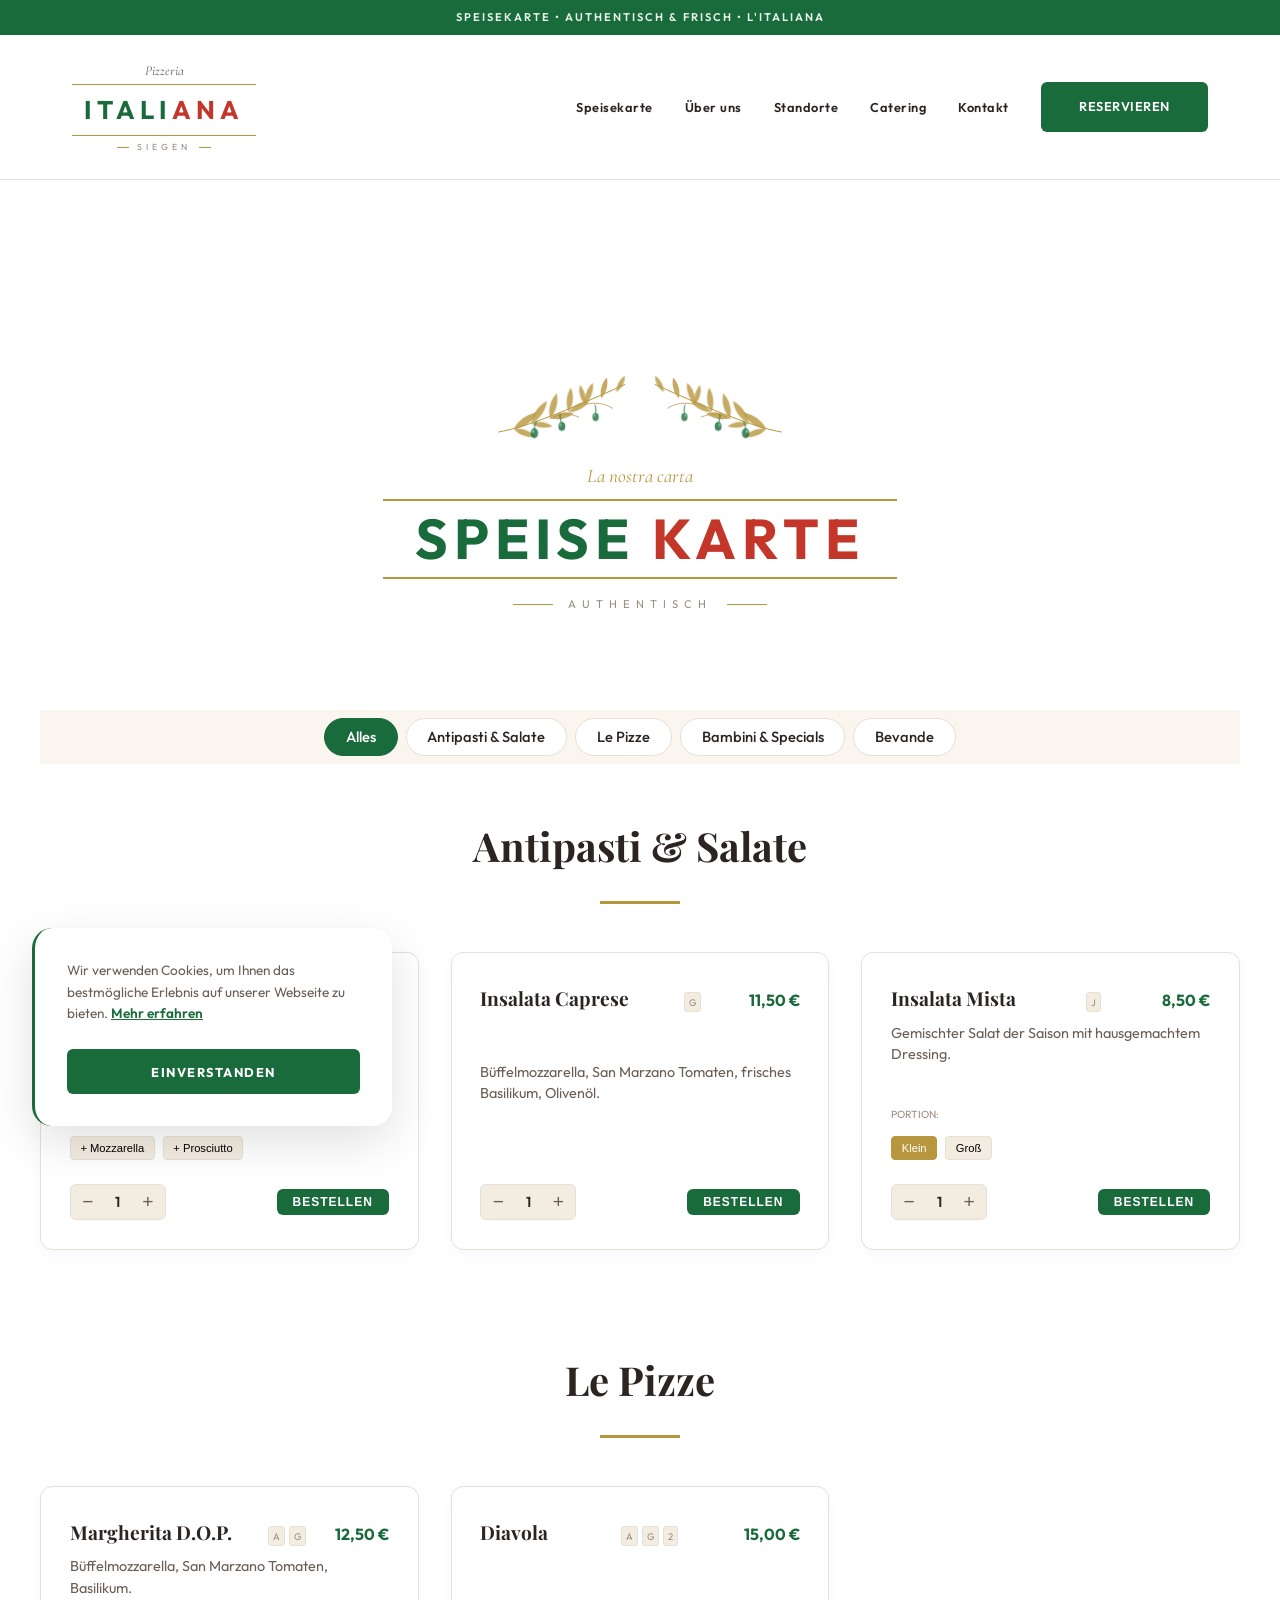
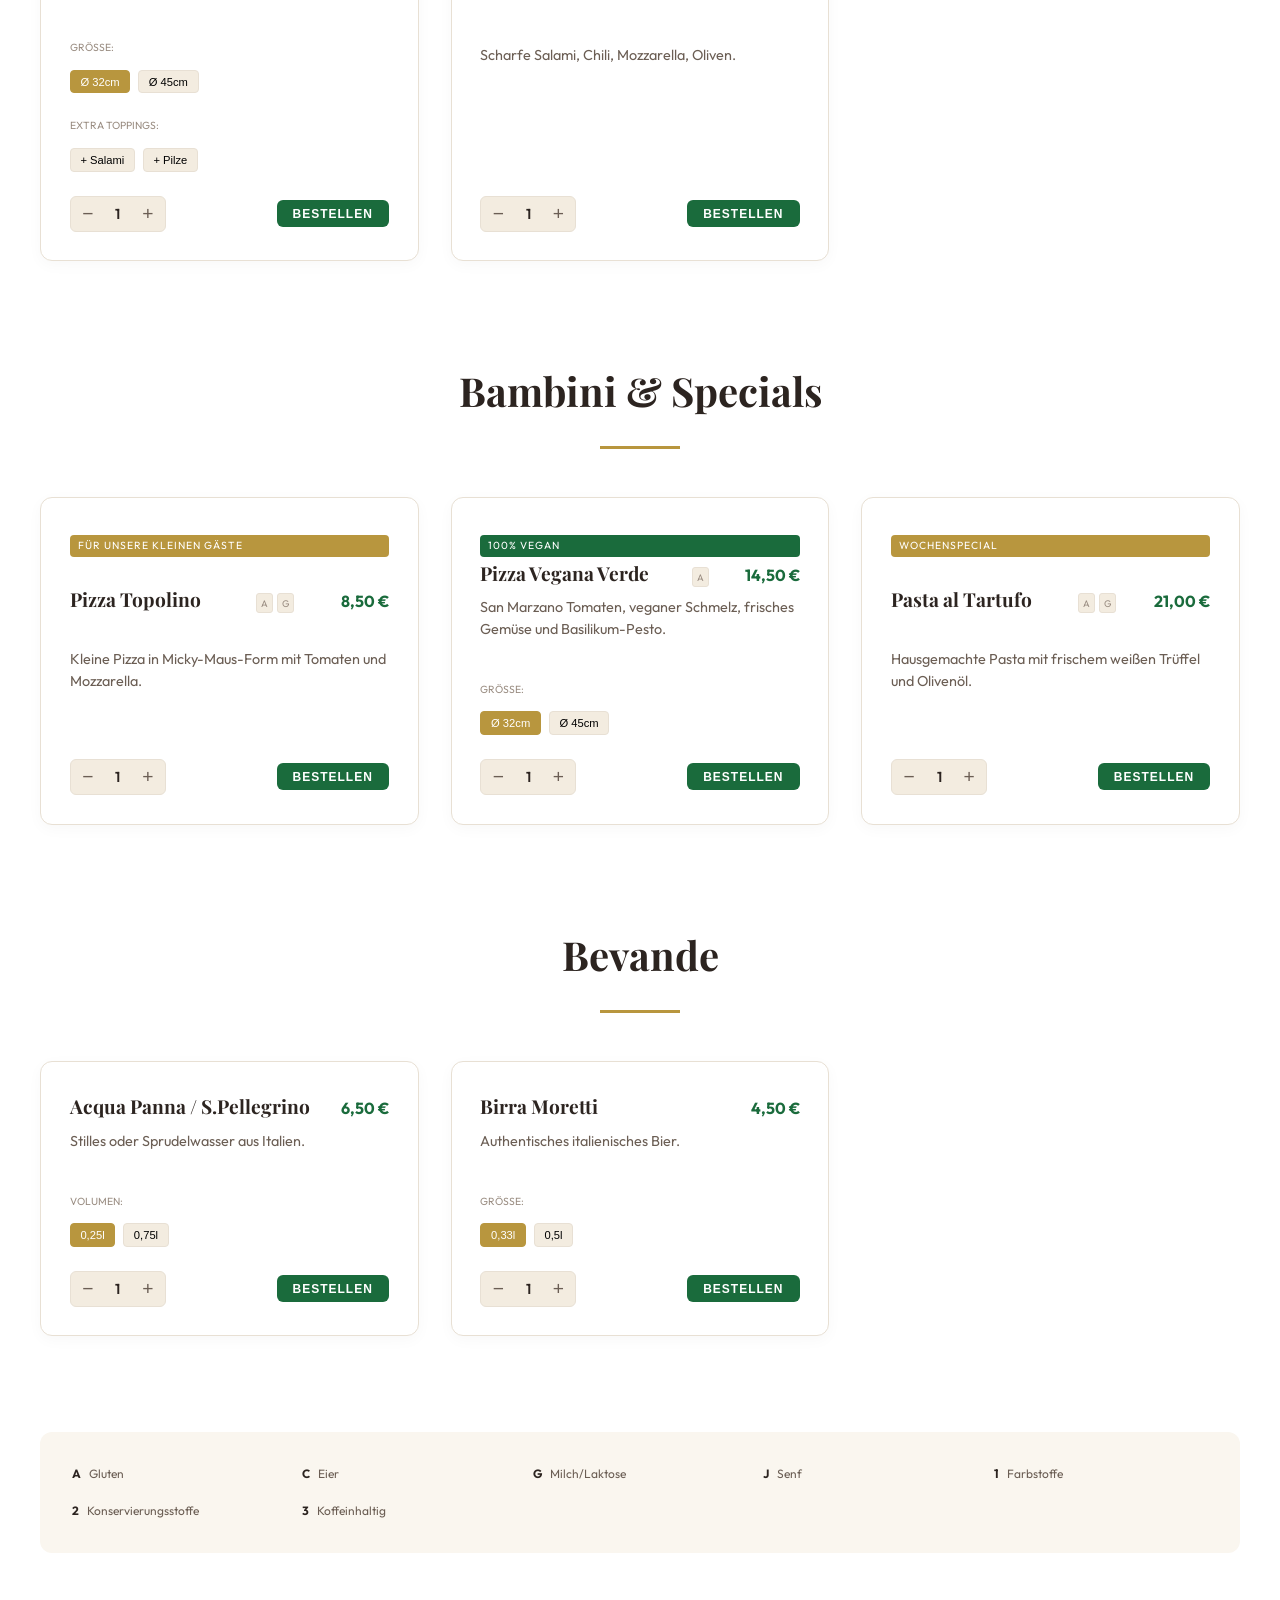
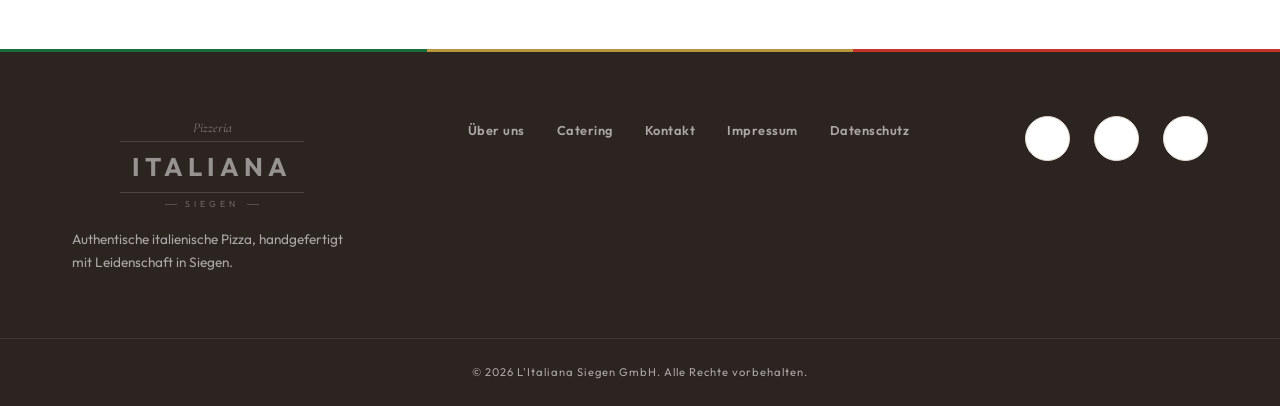
==== menu.html @ 694103bd "feat: pizzeria site - full content expansion (menu filters, timeline, catering packages, kontakt car" ====
<!DOCTYPE html>
<html lang="de">
<head>
    <meta charset="UTF-8">
    <meta name="viewport" content="width=device-width, initial-scale=1.0">
    <title>Speisekarte | L'Italiana • Authentische Italienische Küche</title>
    <link rel="stylesheet" href="style.css">
    <link href="https://fonts.googleapis.com/css2?family=Cormorant+Garamond:ital,wght@0,600;1,600&family=Outfit:wght@300;400;600;700&family=Playfair+Display:ital,wght@0,400;0,700;1,400&display=swap" rel="stylesheet">
</head>
<body>
    <div class="top-notice">SPEISEKARTE • AUTHENTISCH & FRISCH • L'ITALIANA</div>

    <header>
        <div class="container nav-wrapper">
            <a href="index.html" class="brand-logo">
                <div class="logo-top">Pizzeria</div>
                <div class="logo-main"><span class="g">ITALI</span><span class="r">ANA</span></div>
                <div class="logo-bottom"><span></span>Siegen<span></span></div>
            </a>

            <button class="menu-toggle" id="menu-toggle" aria-label="Menü öffnen">
                <span></span><span></span><span></span>
            </button>

            <ul class="main-nav" id="main-nav">
                <li><a href="menu.html" class="active">Speisekarte</a></li>
                <li><a href="uber-uns.html">Über uns</a></li>
                <li><a href="standorte.html">Standorte</a></li>
                <li><a href="catering.html">Catering</a></li>
                <li><a href="kontakt.html">Kontakt</a></li>
                <li><a href="kontakt.html" class="btn-primary">Reservieren</a></li>
            </ul>
        </div>
    </header>

    <main class="tile-pattern">
        <section class="container" style="padding: 6rem 0;">
            <div class="page-header">
                <!-- Premium Artistic Olive Branch SVG -->
                <svg class="olive-premium-svg" viewBox="0 0 480 110" xmlns="http://www.w3.org/2000/svg" style="width: 300px; margin-bottom: 1.25rem;">
                    <!-- Left branch -->

                        <g class="olive-branch-half">
                            <path class="stem" d="M14,96 C58,88 118,64 216,20" stroke="var(--gold)" stroke-width="1.6" fill="none" stroke-linecap="round" />
                            <path class="stem" d="M96,74 C112,66 128,66 142,72" stroke="var(--gold)" stroke-width="1.2" fill="none" stroke-linecap="round" />
                            <path class="stem" d="M152,52 C168,48 184,50 196,58" stroke="var(--gold)" stroke-width="1.2" fill="none" stroke-linecap="round" />
                            <path class="leaf" d="M38.0,91.0 C56.4,89.1 69.9,76.4 75.7,64.6 C62.6,66.1 46.0,74.4 38.0,91.0 Z" />
                            <path class="leaf" style="animation-delay: 0.15s" d="M38.0,91.0 C47.6,102.2 62.2,105.2 72.6,103.6 C65.7,95.7 52.6,88.6 38.0,91.0 Z" />
                            <path class="leaf" style="animation-delay: 0.3s" d="M66.0,82.0 C81.8,74.4 89.7,58.6 91.1,46.2 C79.9,51.7 67.8,64.6 66.0,82.0 Z" />
                            <path class="leaf" style="animation-delay: 0.45s" d="M66.0,82.0 C77.0,90.4 91.0,90.3 100.2,86.8 C92.3,80.9 78.9,77.0 66.0,82.0 Z" />
                            <path class="leaf" style="animation-delay: 0.6s" d="M96.0,74.0 C107.6,62.1 109.5,45.5 106.7,34.0 C98.6,42.5 91.9,57.9 96.0,74.0 Z" />
                            <path class="leaf" style="animation-delay: 0.75s" d="M96.0,74.0 C111.0,78.6 125.8,73.1 134.2,65.9 C123.6,62.7 107.8,63.7 96.0,74.0 Z" />
                            <path class="leaf" style="animation-delay: 0.9s" d="M126.0,64.0 C134.8,51.0 133.9,35.3 129.4,25.0 C123.2,34.3 119.6,49.7 126.0,64.0 Z" />
                            <path class="leaf" style="animation-delay: 1.05s" d="M126.0,64.0 C140.8,64.3 152.7,55.5 158.5,46.7 C148.0,46.6 134.0,51.6 126.0,64.0 Z" />
                            <path class="leaf" style="animation-delay: 1.2s" d="M152.0,52.0 C163.2,42.4 166.2,27.8 164.6,17.4 C156.7,24.3 149.6,37.4 152.0,52.0 Z" />
                            <path class="leaf" style="animation-delay: 1.35s" d="M152.0,52.0 C155.2,39.5 150.0,27.5 143.7,20.9 C141.5,29.8 143.0,42.7 152.0,52.0 Z" />
                            <path class="leaf" style="animation-delay: 1.5s" d="M178.0,42.0 C187.6,32.1 189.3,18.2 186.9,8.7 C180.1,15.8 174.6,28.6 178.0,42.0 Z" />
                            <path class="leaf" style="animation-delay: 1.65s" d="M202.0,32.0 C212.1,25.5 216.1,14.1 216.0,5.6 C208.9,10.3 201.7,20.0 202.0,32.0 Z" />
                            <path class="stem" d="M74,79 C72,84 71,88 71,91" stroke="var(--green)" stroke-width="1.3" fill="none" stroke-linecap="round" style="animation-delay: 1.7s" />
                            <ellipse class="olive-fruit" style="animation-delay: 1.8s" cx="71" cy="98" rx="6" ry="8" />
                            <ellipse class="olive-highlight" style="animation-delay: 1.8s" cx="69" cy="95" rx="1.8" ry="2.6" />
                            <path class="stem" d="M112,68 C112,73 113,77 114,80" stroke="var(--green)" stroke-width="1.3" fill="none" stroke-linecap="round" style="animation-delay: 1.9s" />
                            <ellipse class="olive-fruit" style="animation-delay: 2s" cx="115" cy="87" rx="5.5" ry="7.2" />
                            <ellipse class="olive-highlight" style="animation-delay: 2s" cx="113" cy="84.5" rx="1.6" ry="2.3" />
                            <path class="stem" d="M168,53 C170,58 170,62 169,65" stroke="var(--green)" stroke-width="1.3" fill="none" stroke-linecap="round" style="animation-delay: 2.1s" />
                            <ellipse class="olive-fruit" style="animation-delay: 2.2s" cx="169" cy="72" rx="5" ry="6.6" />
                            <ellipse class="olive-highlight" style="animation-delay: 2.2s" cx="167.5" cy="69.8" rx="1.5" ry="2.1" />
                        </g>
                    <!-- Right branch: mirrored, tips meet at center -->
                    <g transform="translate(480,0) scale(-1,1)">
                        <g class="olive-branch-half">
                            <path class="stem" d="M14,96 C58,88 118,64 216,20" stroke="var(--gold)" stroke-width="1.6" fill="none" stroke-linecap="round" />
                            <path class="stem" d="M96,74 C112,66 128,66 142,72" stroke="var(--gold)" stroke-width="1.2" fill="none" stroke-linecap="round" />
                            <path class="stem" d="M152,52 C168,48 184,50 196,58" stroke="var(--gold)" stroke-width="1.2" fill="none" stroke-linecap="round" />
                            <path class="leaf" d="M38.0,91.0 C56.4,89.1 69.9,76.4 75.7,64.6 C62.6,66.1 46.0,74.4 38.0,91.0 Z" />
                            <path class="leaf" style="animation-delay: 0.15s" d="M38.0,91.0 C47.6,102.2 62.2,105.2 72.6,103.6 C65.7,95.7 52.6,88.6 38.0,91.0 Z" />
                            <path class="leaf" style="animation-delay: 0.3s" d="M66.0,82.0 C81.8,74.4 89.7,58.6 91.1,46.2 C79.9,51.7 67.8,64.6 66.0,82.0 Z" />
                            <path class="leaf" style="animation-delay: 0.45s" d="M66.0,82.0 C77.0,90.4 91.0,90.3 100.2,86.8 C92.3,80.9 78.9,77.0 66.0,82.0 Z" />
                            <path class="leaf" style="animation-delay: 0.6s" d="M96.0,74.0 C107.6,62.1 109.5,45.5 106.7,34.0 C98.6,42.5 91.9,57.9 96.0,74.0 Z" />
                            <path class="leaf" style="animation-delay: 0.75s" d="M96.0,74.0 C111.0,78.6 125.8,73.1 134.2,65.9 C123.6,62.7 107.8,63.7 96.0,74.0 Z" />
                            <path class="leaf" style="animation-delay: 0.9s" d="M126.0,64.0 C134.8,51.0 133.9,35.3 129.4,25.0 C123.2,34.3 119.6,49.7 126.0,64.0 Z" />
                            <path class="leaf" style="animation-delay: 1.05s" d="M126.0,64.0 C140.8,64.3 152.7,55.5 158.5,46.7 C148.0,46.6 134.0,51.6 126.0,64.0 Z" />
                            <path class="leaf" style="animation-delay: 1.2s" d="M152.0,52.0 C163.2,42.4 166.2,27.8 164.6,17.4 C156.7,24.3 149.6,37.4 152.0,52.0 Z" />
                            <path class="leaf" style="animation-delay: 1.35s" d="M152.0,52.0 C155.2,39.5 150.0,27.5 143.7,20.9 C141.5,29.8 143.0,42.7 152.0,52.0 Z" />
                            <path class="leaf" style="animation-delay: 1.5s" d="M178.0,42.0 C187.6,32.1 189.3,18.2 186.9,8.7 C180.1,15.8 174.6,28.6 178.0,42.0 Z" />
                            <path class="leaf" style="animation-delay: 1.65s" d="M202.0,32.0 C212.1,25.5 216.1,14.1 216.0,5.6 C208.9,10.3 201.7,20.0 202.0,32.0 Z" />
                            <path class="stem" d="M74,79 C72,84 71,88 71,91" stroke="var(--green)" stroke-width="1.3" fill="none" stroke-linecap="round" style="animation-delay: 1.7s" />
                            <ellipse class="olive-fruit" style="animation-delay: 1.8s" cx="71" cy="98" rx="6" ry="8" />
                            <ellipse class="olive-highlight" style="animation-delay: 1.8s" cx="69" cy="95" rx="1.8" ry="2.6" />
                            <path class="stem" d="M112,68 C112,73 113,77 114,80" stroke="var(--green)" stroke-width="1.3" fill="none" stroke-linecap="round" style="animation-delay: 1.9s" />
                            <ellipse class="olive-fruit" style="animation-delay: 2s" cx="115" cy="87" rx="5.5" ry="7.2" />
                            <ellipse class="olive-highlight" style="animation-delay: 2s" cx="113" cy="84.5" rx="1.6" ry="2.3" />
                            <path class="stem" d="M168,53 C170,58 170,62 169,65" stroke="var(--green)" stroke-width="1.3" fill="none" stroke-linecap="round" style="animation-delay: 2.1s" />
                            <ellipse class="olive-fruit" style="animation-delay: 2.2s" cx="169" cy="72" rx="5" ry="6.6" />
                            <ellipse class="olive-highlight" style="animation-delay: 2.2s" cx="167.5" cy="69.8" rx="1.5" ry="2.1" />
                        </g>
                        </g>
                </svg>
                <div class="page-title-brand reveal reveal-up">
                    <div class="brand-top">La nostra carta</div>
                    <h1 class="brand-main"><span class="g">Speise</span><span class="r">karte</span></h1>
                    <div class="brand-bottom"><span></span>Authentisch<span></span></div>
                </div>
            </div>

            <div class="menu-filters" id="menu-filters" role="tablist" aria-label="Speisekarte filtern">
                <button class="menu-filter-btn active" data-filter="all" role="tab" aria-selected="true">Alles</button>
                <button class="menu-filter-btn" data-filter="antipasti" role="tab" aria-selected="false">Antipasti &amp; Salate</button>
                <button class="menu-filter-btn" data-filter="pizza" role="tab" aria-selected="false">Le Pizze</button>
                <button class="menu-filter-btn" data-filter="bambini" role="tab" aria-selected="false">Bambini &amp; Specials</button>
                <button class="menu-filter-btn" data-filter="bevande" role="tab" aria-selected="false">Bevande</button>
            </div>

            <div class="menu-sections">
                <!-- Antipasti & Salate -->
                <section class="menu-category-section reveal reveal-up" data-category="antipasti">
                    <h3>Antipasti & Salate</h3>
                    <div class="dishes-grid">
                        <div class="dish">
                            <div class="dish-header">
                                <span class="dish-title">Bruschetta Classica</span>
                                <div class="allergens"><span class="allergen-tag" title="Gluten">A</span></div>
                                <span class="dish-price">7,50 €</span>
                            </div>
                            <p class="dish-desc">Geröstetes Brot, Tomaten, Knoblauch, Basilikum.</p>
                            <div class="dish-footer" style="flex-direction: column; align-items: stretch;">
                                <div class="dish-variants">
                                    <span class="variant-group-label">Extras:</span>
                                    <button class="variant-btn multi-select">+ Mozzarella</button>
                                    <button class="variant-btn multi-select">+ Prosciutto</button>
                                </div>
                                <div style="display: flex; justify-content: space-between; align-items: center; width: 100%;">
                                    <div class="quantity-selector">
                                        <button class="qty-btn minus">−</button>
                                        <input type="text" class="qty-input" value="1" readonly>
                                        <button class="qty-btn plus">+</button>
                                    </div>
                                    <button class="btn-order-small">Bestellen</button>
                                </div>
                            </div>
                        </div>
                        <div class="dish">
                            <div class="dish-header">
                                <span class="dish-title">Insalata Caprese</span>
                                <div class="allergens"><span class="allergen-tag" title="Milch/Laktose">G</span></div>
                                <span class="dish-price">11,50 €</span>
                            </div>
                            <p class="dish-desc">Büffelmozzarella, San Marzano Tomaten, frisches Basilikum, Olivenöl.</p>
                            <div class="dish-footer" style="flex-direction: column; align-items: stretch;">
                                <div style="display: flex; justify-content: space-between; align-items: center; width: 100%;">
                                    <div class="quantity-selector">
                                        <button class="qty-btn minus">−</button>
                                        <input type="text" class="qty-input" value="1" readonly>
                                        <button class="qty-btn plus">+</button>
                                    </div>
                                    <button class="btn-order-small">Bestellen</button>
                                </div>
                            </div>
                        </div>
                        <div class="dish">
                            <div class="dish-header">
                                <span class="dish-title">Insalata Mista</span>
                                <div class="allergens"><span class="allergen-tag" title="Senf">J</span></div>
                                <span class="dish-price">8,50 €</span>
                            </div>
                            <p class="dish-desc">Gemischter Salat der Saison mit hausgemachtem Dressing.</p>
                            <div class="dish-footer" style="flex-direction: column; align-items: stretch;">
                                <div class="dish-variants">
                                    <span class="variant-group-label">Portion:</span>
                                    <button class="variant-btn active">Klein</button>
                                    <button class="variant-btn">Groß</button>
                                </div>
                                <div style="display: flex; justify-content: space-between; align-items: center; width: 100%;">
                                    <div class="quantity-selector">
                                        <button class="qty-btn minus">−</button>
                                        <input type="text" class="qty-input" value="1" readonly>
                                        <button class="qty-btn plus">+</button>
                                    </div>
                                    <button class="btn-order-small">Bestellen</button>
                                </div>
                            </div>
                        </div>
                    </div>
                </section>

                <!-- Pizza -->
                <section class="menu-category-section reveal reveal-up" data-category="pizza">
                    <h3>Le Pizze</h3>
                    <div class="dishes-grid">
                        <div class="dish">
                            <div class="dish-header">
                                <span class="dish-title">Margherita D.O.P.</span>
                                <div class="allergens"><span class="allergen-tag" title="Gluten">A</span><span class="allergen-tag" title="Milch/Laktose">G</span></div>
                                <span class="dish-price">12,50 €</span>
                            </div>
                            <p class="dish-desc">Büffelmozzarella, San Marzano Tomaten, Basilikum.</p>
                            <div class="dish-footer" style="flex-direction: column; align-items: stretch;">
                                <div class="dish-variants">
                                    <span class="variant-group-label">Größe:</span>
                                    <button class="variant-btn active">Ø 32cm</button>
                                    <button class="variant-btn">Ø 45cm</button>
                                </div>
                                <div class="dish-variants">
                                    <span class="variant-group-label">Extra Toppings:</span>
                                    <button class="variant-btn multi-select">+ Salami</button>
                                    <button class="variant-btn multi-select">+ Pilze</button>
                                </div>
                                <div style="display: flex; justify-content: space-between; align-items: center; width: 100%;">
                                    <div class="quantity-selector">
                                        <button class="qty-btn minus">−</button>
                                        <input type="text" class="qty-input" value="1" readonly>
                                        <button class="qty-btn plus">+</button>
                                    </div>
                                    <button class="btn-order-small">Bestellen</button>
                                </div>
                            </div>
                        </div>
                        <div class="dish">
                            <div class="dish-header">
                                <span class="dish-title">Diavola</span>
                                <div class="allergens"><span class="allergen-tag" title="Gluten">A</span><span class="allergen-tag" title="Milch/Laktose">G</span><span class="allergen-tag" title="Konservierungsstoffe">2</span></div>
                                <span class="dish-price">15,00 €</span>
                            </div>
                            <p class="dish-desc">Scharfe Salami, Chili, Mozzarella, Oliven.</p>
                            <div class="dish-footer" style="flex-direction: column; align-items: stretch;">
                                <div style="display: flex; justify-content: space-between; align-items: center; width: 100%;">
                                    <div class="quantity-selector">
                                        <button class="qty-btn minus">−</button>
                                        <input type="text" class="qty-input" value="1" readonly>
                                        <button class="qty-btn plus">+</button>
                                    </div>
                                    <button class="btn-order-small">Bestellen</button>
                                </div>
                            </div>
                        </div>
                    </div>
                </section>

                <!-- Bambini & Specials -->
                <section class="menu-category-section reveal reveal-up" data-category="bambini">
                    <h3>Bambini & Specials</h3>
                    <div class="dishes-grid">
                        <div class="dish">
                            <span class="dish-label">Für unsere kleinen Gäste</span>
                            <div class="dish-header">
                                <span class="dish-title">Pizza Topolino</span>
                                <div class="allergens"><span class="allergen-tag" title="Gluten">A</span><span class="allergen-tag" title="Milch/Laktose">G</span></div>
                                <span class="dish-price">8,50 €</span>
                            </div>
                            <p class="dish-desc">Kleine Pizza in Micky-Maus-Form mit Tomaten und Mozzarella.</p>
                            <div class="dish-footer" style="flex-direction: column; align-items: stretch;">
                                <div style="display: flex; justify-content: space-between; align-items: center; width: 100%;">
                                    <div class="quantity-selector">
                                        <button class="qty-btn minus">−</button>
                                        <input type="text" class="qty-input" value="1" readonly>
                                        <button class="qty-btn plus">+</button>
                                    </div>
                                    <button class="btn-order-small">Bestellen</button>
                                </div>
                            </div>
                        </div>
                        <div class="dish">
                            <span class="dish-label vegan">100% Vegan</span>
                            <div class="dish-header">
                                <span class="dish-title">Pizza Vegana Verde</span>
                                <div class="allergens"><span class="allergen-tag" title="Gluten">A</span></div>
                                <span class="dish-price">14,50 €</span>
                            </div>
                            <p class="dish-desc">San Marzano Tomaten, veganer Schmelz, frisches Gemüse und Basilikum-Pesto.</p>
                            <div class="dish-footer" style="flex-direction: column; align-items: stretch;">
                                <div class="dish-variants">
                                    <span class="variant-group-label">Größe:</span>
                                    <button class="variant-btn active">Ø 32cm</button>
                                    <button class="variant-btn">Ø 45cm</button>
                                </div>
                                <div style="display: flex; justify-content: space-between; align-items: center; width: 100%;">
                                    <div class="quantity-selector">
                                        <button class="qty-btn minus">−</button>
                                        <input type="text" class="qty-input" value="1" readonly>
                                        <button class="qty-btn plus">+</button>
                                    </div>
                                    <button class="btn-order-small">Bestellen</button>
                                </div>
                            </div>
                        </div>
                        <div class="dish">
                            <span class="dish-label">Wochenspecial</span>
                            <div class="dish-header">
                                <span class="dish-title">Pasta al Tartufo</span>
                                <div class="allergens"><span class="allergen-tag" title="Gluten">A</span><span class="allergen-tag" title="Milch/Laktose">G</span></div>
                                <span class="dish-price">21,00 €</span>
                            </div>
                            <p class="dish-desc">Hausgemachte Pasta mit frischem weißen Trüffel und Olivenöl.</p>
                            <div class="dish-footer" style="flex-direction: column; align-items: stretch;">
                                <div style="display: flex; justify-content: space-between; align-items: center; width: 100%;">
                                    <div class="quantity-selector">
                                        <button class="qty-btn minus">−</button>
                                        <input type="text" class="qty-input" value="1" readonly>
                                        <button class="qty-btn plus">+</button>
                                    </div>
                                    <button class="btn-order-small">Bestellen</button>
                                </div>
                            </div>
                        </div>
                    </div>
                </section>

                <!-- Bevande -->
                <section class="menu-category-section reveal reveal-up" data-category="bevande">
                    <h3>Bevande</h3>
                    <div class="dishes-grid">
                        <div class="dish">
                            <div class="dish-header"><span class="dish-title">Acqua Panna / S.Pellegrino</span><span class="dish-price">6,50 €</span></div>
                            <p class="dish-desc">Stilles oder Sprudelwasser aus Italien.</p>
                            <div class="dish-footer" style="flex-direction: column; align-items: stretch;">
                                <div class="dish-variants">
                                    <span class="variant-group-label">Volumen:</span>
                                    <button class="variant-btn active">0,25l</button>
                                    <button class="variant-btn">0,75l</button>
                                </div>
                                <div style="display: flex; justify-content: space-between; align-items: center; width: 100%;">
                                    <div class="quantity-selector">
                                        <button class="qty-btn minus">−</button>
                                        <input type="text" class="qty-input" value="1" readonly>
                                        <button class="qty-btn plus">+</button>
                                    </div>
                                    <button class="btn-order-small">Bestellen</button>
                                </div>
                            </div>
                        </div>
                        <div class="dish">
                            <div class="dish-header"><span class="dish-title">Birra Moretti</span><span class="dish-price">4,50 €</span></div>
                            <p class="dish-desc">Authentisches italienisches Bier.</p>
                            <div class="dish-footer" style="flex-direction: column; align-items: stretch;">
                                <div class="dish-variants">
                                    <span class="variant-group-label">Größe:</span>
                                    <button class="variant-btn active">0,33l</button>
                                    <button class="variant-btn">0,5l</button>
                                </div>
                                <div style="display: flex; justify-content: space-between; align-items: center; width: 100%;">
                                    <div class="quantity-selector">
                                        <button class="qty-btn minus">−</button>
                                        <input type="text" class="qty-input" value="1" readonly>
                                        <button class="qty-btn plus">+</button>
                                    </div>
                                    <button class="btn-order-small">Bestellen</button>
                                </div>
                            </div>
                        </div>
                    </div>
                </section>
            </div>

            <!-- Allergen Legend -->
            <div class="allergen-legend reveal reveal-up">
                <div class="legend-item"><b>A</b> Gluten</div>
                <div class="legend-item"><b>C</b> Eier</div>
                <div class="legend-item"><b>G</b> Milch/Laktose</div>
                <div class="legend-item"><b>J</b> Senf</div>
                <div class="legend-item"><b>1</b> Farbstoffe</div>
                <div class="legend-item"><b>2</b> Konservierungsstoffe</div>
                <div class="legend-item"><b>3</b> Koffeinhaltig</div>
            </div>
        </section>
    </main>

    <footer>
        <div class="tricolor-stripe">
            <div class="stripe-g"></div>
            <div class="stripe-w"></div>
            <div class="stripe-r"></div>
        </div>

        <div class="footer-content">
            <div class="container">
                <div class="footer-grid">
                    <div class="footer-brand">
                        <div class="brand-logo" style="pointer-events: none;">
                            <div class="logo-top">Pizzeria</div>
                            <div class="logo-main"><span class="g">ITALI</span><span class="r">ANA</span></div>
                            <div class="logo-bottom"><span></span>Siegen<span></span></div>
                        </div>
                        <p>Authentische italienische Pizza, handgefertigt mit Leidenschaft in Siegen.</p>
                    </div>

                    <ul class="footer-links">
                        <li><a href="uber-uns.html">Über uns</a></li>
                        <li><a href="catering.html">Catering</a></li>
                        <li><a href="kontakt.html">Kontakt</a></li>
                        <li><a href="impressum.html">Impressum</a></li>
                        <li><a href="datenschutz.html">Datenschutz</a></li>
                    </ul>

                    <div class="social-icons">
                        <a href="#" title="Facebook"><i class="fab fa-facebook-f"></i></a>
                        <a href="#" title="Instagram"><i class="fab fa-instagram"></i></a>
                        <a href="#" title="Twitter"><i class="fab fa-x-twitter"></i></a>
                    </div>
                </div>
            </div>
        </div>

        <div class="footer-bottom">
            &copy; 2026 L'Italiana Siegen GmbH. Alle Rechte vorbehalten.
        </div>
    </footer>

    <!-- WhatsApp Floating Button -->
    <a href="https://wa.me/492711234567" class="whatsapp-float" id="whatsapp-btn" target="_blank" rel="noopener noreferrer">
        <i class="fab fa-whatsapp"></i>
    </a>

    <!-- Cookie Banner -->
    <div id="cookie-banner" class="cookie-banner">
        <p>Wir verwenden Cookies, um Ihnen das bestmögliche Erlebnis auf unserer Webseite zu bieten. <a href="datenschutz.html">Mehr erfahren</a></p>
        <button id="accept-cookies" class="btn-primary">Einverstanden</button>
    </div>

    <script src="main.js"></script>
</body>
</html>
---- style.css ----
/* ===================================================
   L'ITALIANA SIEGEN — Design System v2.1 (Clean)
   =================================================== */

:root {
    --green: #1a6b3c;
    --red: #c4362a;
    --gold: #b8963e;
    --cream: #faf6ef;
    --linen: #f3ece0;
    --white: #ffffff;
    --text: #2c2420;
    --text-secondary: #6b5e54;
    --text-tertiary: #9a8d82;
    --border: #e8e0d4;
    --shadow: rgba(44, 36, 32, 0.08);
    --sp-xs: 0.25rem;
    --sp-sm: 0.5rem;
    --sp-md: 1rem;
    --sp-lg: 1.5rem;
    --sp-xl: 2rem;
    --sp-2xl: 3rem;
    --sp-3xl: 4rem;
    --sp-4xl: 6rem;
    --sp-5xl: 8rem;
    --font-body: 'Outfit', sans-serif;
    --font-display: 'Playfair Display', serif;
    --font-serif: 'Playfair Display', serif;
    --font-accent: 'Cormorant Garamond', serif;
    --radius-sm: 6px;
    --radius-md: 12px;
    --radius-lg: 20px;
    --ease: cubic-bezier(0.16, 1, 0.3, 1);
    --duration: 0.4s;
}

*, *::before, *::after { margin: 0; padding: 0; box-sizing: border-box; }
html { scroll-behavior: smooth; -webkit-font-smoothing: antialiased; }

body {
    font-family: var(--font-body);
    font-weight: 400;
    font-size: 1rem;
    line-height: 1.7;
    color: var(--text);
    background: var(--white);
    overflow-x: hidden;
}

img { display: block; max-width: 100%; }
a { color: inherit; }
.container { max-width: 1200px; margin: 0 auto; padding: 0 var(--sp-xl); }

/* === TRICOLOR === */
.tricolor-stripe { display: flex; height: 3px; width: 100%; }
.stripe-g { background: var(--green); flex: 1; }
.stripe-w { background: var(--gold); flex: 1; }
.stripe-r { background: var(--red); flex: 1; }

/* === BUTTONS === */
.btn-primary {
    display: inline-block;
    background: var(--green);
    color: var(--white) !important;
    padding: 0.9rem 2.4rem;
    border: none;
    border-radius: var(--radius-sm);
    font-family: var(--font-body);
    font-size: 0.8rem;
    font-weight: 700;
    letter-spacing: 1.5px;
    text-transform: uppercase;
    text-decoration: none;
    text-align: center;
    cursor: pointer;
    transition: all var(--duration) var(--ease);
}
.btn-primary:hover {
    background: #145530;
    color: var(--white) !important;
    transform: translateY(-2px);
    box-shadow: 0 8px 24px rgba(26, 107, 60, 0.25);
}
.btn-outline {
    display: inline-block;
    background: transparent;
    color: var(--green);
    padding: 0.9rem 2.4rem;
    border: 2px solid var(--green);
    border-radius: var(--radius-sm);
    font-family: var(--font-body);
    font-size: 0.8rem;
    font-weight: 700;
    letter-spacing: 1.5px;
    text-transform: uppercase;
    text-decoration: none;
    cursor: pointer;
    transition: all var(--duration) var(--ease);
}
.btn-outline:hover { background: var(--green); color: var(--white); }

/* === SECTION TITLES === */
.section-eyebrow {
    font-family: var(--font-accent);
    font-style: italic;
    font-size: 1.1rem;
    color: var(--gold);
    text-align: center;
    margin-bottom: var(--sp-md);
}
.section-title {
    font-family: var(--font-display);
    font-weight: 400;
    font-size: 3rem;
    text-align: center;
    margin-bottom: var(--sp-3xl);
    color: var(--text);
}

/* === TOP BANNER === */
.top-notice {
    background: var(--green);
    color: rgba(255, 255, 255, 0.9);
    text-align: center;
    padding: var(--sp-sm) var(--sp-md);
    font-size: 0.7rem;
    font-weight: 600;
    letter-spacing: 2px;
    text-transform: uppercase;
}

/* === HEADER === */
/* Note: no backdrop-filter here — it would create a containing block
   for the position:fixed mobile nav inside the header */
header {
    background: var(--white);
    border-bottom: 1px solid var(--border);
    position: sticky;
    top: 0;
    z-index: 1000;
    padding: var(--sp-lg) 0;
    transition: padding var(--duration) var(--ease), box-shadow var(--duration) var(--ease);
}
header.scrolled {
    padding: var(--sp-sm) 0;
    box-shadow: 0 4px 20px var(--shadow);
}
header.scrolled .logo-top,
header.scrolled .logo-bottom {
    font-size: 0; opacity: 0; height: 0; margin: 0; overflow: hidden;
    pointer-events: none;
    transition: all 0.3s var(--ease);
}
header.scrolled .logo-main { font-size: 1.3rem; }

.nav-wrapper { display: flex; justify-content: space-between; align-items: center; }

/* === LOGO === */
.brand-logo {
    display: flex;
    flex-direction: column;
    align-items: center;
    text-decoration: none;
    color: var(--text);
    transition: opacity var(--duration) var(--ease);
}
.brand-logo:hover { opacity: 0.8; }
.logo-top {
    font-family: var(--font-accent);
    font-style: italic;
    font-size: 0.85rem;
    color: var(--text-secondary);
    margin-bottom: 2px;
    transition: all 0.3s var(--ease);
}
.logo-main {
    font-size: 1.6rem;
    font-weight: 700;
    letter-spacing: 5px;
    display: flex;
    border-top: 1.5px solid var(--gold);
    border-bottom: 1.5px solid var(--gold);
    padding: 3px 12px;
    transition: font-size 0.3s var(--ease);
}
.logo-main .g { color: var(--green); }
.logo-main .r { color: var(--red); }
.logo-bottom {
    font-size: 0.55rem;
    letter-spacing: 4px;
    text-transform: uppercase;
    color: var(--text-tertiary);
    margin-top: 4px;
    display: flex;
    align-items: center;
    gap: 8px;
    transition: all 0.3s var(--ease);
}
.logo-bottom span { width: 12px; height: 1px; background: var(--gold); display: block; }

/* === NAV === */
.main-nav { display: flex; gap: var(--sp-xl); list-style: none; align-items: center; }
.main-nav a {
    text-decoration: none;
    color: var(--text);
    font-size: 0.8rem;
    font-weight: 600;
    letter-spacing: 0.5px;
    transition: color var(--duration) var(--ease);
    position: relative;
}
.main-nav a::after {
    content: '';
    position: absolute;
    bottom: -4px; left: 0;
    width: 0; height: 1.5px;
    background: var(--green);
    transition: width var(--duration) var(--ease);
}
.main-nav a:hover { color: var(--green); }
.main-nav a:hover::after { width: 100%; }

.menu-toggle {
    display: none;
    background: none;
    border: none;
    cursor: pointer;
    flex-direction: column;
    gap: 5px;
    padding: 4px;
}
.menu-toggle span { width: 24px; height: 2px; background: var(--text); transition: all 0.3s; }

/* === HERO === */
#hero {
    display: flex;
    align-items: center;
    min-height: 100vh; /* Увеличиваем высоту до полного экрана */
    position: relative;
    background: var(--cream);
    overflow: hidden;
    padding: var(--sp-4xl) 0;
}

.hero-text {
    position: relative; /* Убираем абсолютное позиционирование для стабильности */
    left: 0;
    top: 0;
    transform: none;
    width: 100%;
    max-width: 800px;
    padding-left: 10%;
    z-index: 20;
    pointer-events: none;
}

.hero-eyebrow {
    font-family: var(--font-accent);
    font-style: italic;
    font-size: 1.8rem; /* Возвращено к крупному размеру */
    color: var(--gold);
    margin-bottom: 1rem;
}

.hero-cta {
    display: flex;
    gap: var(--sp-lg);
    pointer-events: all;
}

#hero h1 {
    font-family: var(--font-display);
    font-size: clamp(3rem, 10vw, 7rem); /* Оптимальный крупный размер */
    line-height: 1.1;
    margin-bottom: 1.5rem;
    font-weight: 400;
    color: var(--text);
}
#hero h1 .green { color: var(--green); }
#hero h1 .red { color: var(--red); }

.hero-text p {
    font-size: clamp(1.1rem, 2vw, 1.6rem); /* Адаптивный размер текста */
    line-height: 1.5;
    color: var(--text);
    max-width: 600px;
    margin-bottom: 3rem;
    font-weight: 500;
}

.hero-cta .btn-primary, 
.hero-cta .btn-outline {
    padding: 1rem 2.5rem; /* Сделал кнопки чуть компактнее, чтобы они не уходили вниз */
    font-size: 0.85rem;
    box-shadow: 0 10px 30px rgba(0,0,0,0.1);
}

.hero-image-wrapper {
    position: absolute;
    inset: 0;
    width: 100%;
    height: 100%;
    z-index: 1;
}

/* Усиливаем подложку под текстом для 100% читаемости */
.hero-image-wrapper::before {
    content: '';
    position: absolute;
    inset: 0;
    z-index: 10;
    background: linear-gradient(to right, 
        var(--cream) 0%, 
        var(--cream) 35%, 
        rgba(250, 246, 239, 0.8) 50%, 
        transparent 90%);
    pointer-events: none;
}

.hero-slider {
    width: 100%;
    height: 100%;
    position: relative;
}

.hero-slide {
    position: absolute;
    inset: 0;
    background-size: cover;
    background-position: center;
    opacity: 0;
    transition: opacity 1.5s ease-in-out, transform 6s linear;
    transform: scale(1.1);
}

.hero-slide.active {
    opacity: 1;
    z-index: 1;
    transform: scale(1);
}

/* === FOOD SHOWCASE === */
.food-showcase { padding: var(--sp-5xl) 0; background: var(--white); }
/* === ASYMMETRIC FOOD GRID === */
.food-grid {
    display: grid;
    grid-template-columns: repeat(4, 1fr);
    grid-auto-rows: 200px;
    gap: 1.5rem;
}

.food-item {
    position: relative;
    overflow: hidden;
    border-radius: var(--radius-md);
    box-shadow: 0 10px 30px rgba(0,0,0,0.05);
}

.food-item.tall { grid-row: span 2; }
.food-item.wide { grid-column: span 2; }
.food-item.large { grid-column: span 2; grid-row: span 2; }

.food-img {
    width: 100%;
    height: 100%;
    background-size: cover;
    background-position: center;
    transition: transform 0.6s var(--ease);
}

.food-item:hover .food-img {
    transform: scale(1.08);
}
.food-item-overlay {
    position: absolute;
    bottom: 0; left: 0; right: 0;
    padding: var(--sp-xl) var(--sp-lg);
    background: linear-gradient(transparent, rgba(44, 36, 32, 0.7));
    color: var(--white);
    opacity: 0;
    transform: translateY(8px);
    transition: all 0.4s var(--ease);
}
.food-item:hover .food-item-overlay { opacity: 1; transform: translateY(0); }
.food-item-overlay h3 { font-family: var(--font-display); font-size: 1.3rem; font-weight: 400; margin-bottom: var(--sp-xs); }
.food-item-overlay p { font-size: 0.75rem; opacity: 0.8; }


/* === STORY === */
.story-section { padding: var(--sp-5xl) 0; background: var(--cream); }
.story-grid { display: grid; grid-template-columns: 1fr 1fr; gap: var(--sp-3xl); align-items: center; }
.story-image { border-radius: var(--radius-md); overflow: hidden; aspect-ratio: 4/5; }
.story-image .food-img { width: 100%; height: 100%; background-size: cover; background-position: center; }
.story-content { padding: var(--sp-xl) 0; }
.story-content h2 { font-family: var(--font-display); font-size: 2.6rem; font-weight: 400; margin-bottom: var(--sp-lg); line-height: 1.2; }
.story-content p { color: var(--text-secondary); margin-bottom: var(--sp-lg); line-height: 1.9; }
.story-stat { display: inline-flex; align-items: baseline; gap: var(--sp-sm); margin-top: var(--sp-md); }
.story-stat strong { font-family: var(--font-display); font-size: 3rem; color: var(--green); font-weight: 400; font-variant-numeric: tabular-nums; }
.story-stat span { font-size: 0.85rem; color: var(--text-tertiary); text-transform: uppercase; letter-spacing: 1px; }

/* === MENU === */
.menu-section { padding: var(--sp-5xl) 0; background: var(--white); }

.menu-columns {
    display: grid;
    grid-template-columns: repeat(2, 1fr);
    gap: 2rem;
    max-width: 1080px;
    margin: 0 auto;
}
.menu-columns > .menu-col[style*="span 2"] { grid-column: span 2; }
.menu-col { min-width: 0; }
/* === HORIZONTAL MENU STYLING === */
.menu-sections {
    display: flex;
    flex-direction: column;
    gap: 6rem;
}

.menu-category-section {
    width: 100%;
}

.menu-category-section h3 {
    text-align: center;
    font-family: var(--font-display);
    font-size: 2.5rem;
    margin-bottom: 3rem;
    color: var(--text);
    position: relative;
    padding-bottom: 1.5rem;
}

.menu-category-section h3::after {
    content: '';
    position: absolute;
    bottom: 0;
    left: 50%;
    transform: translateX(-50%);
    width: 80px;
    height: 3px;
    background: var(--gold);
}

.dishes-grid {
    display: grid;
    grid-template-columns: repeat(auto-fill, minmax(350px, 1fr));
    gap: 2rem;
}

.dish {
    background: var(--white);
    padding: 1.8rem;
    border-radius: var(--radius-md);
    border: 1px solid var(--border);
    box-shadow: 0 4px 15px rgba(0, 0, 0, 0.03);
    height: 100%;
    display: flex;
    flex-direction: column;
    justify-content: space-between;
}

/* === PREMIUM SVG ANIMATIONS === */

/* Premium Olive Branch */
.olive-animated {
    width: 120px;
    height: 60px;
    margin: 0 auto 1.5rem;
    display: block;
}

.olive-stem {
    stroke-dasharray: 150;
    stroke-dashoffset: 150;
    animation: drawPremium 2.5s cubic-bezier(0.4, 0, 0.2, 1) forwards;
}

.olive-leaf-path {
    fill: var(--gold);
    opacity: 0;
    transform-origin: center;
    animation: bloomPremium 0.8s cubic-bezier(0.34, 1.56, 0.64, 1) forwards;
}

@keyframes drawPremium {
    to { stroke-dashoffset: 0; }
}

@keyframes bloomPremium {
    from { opacity: 0; transform: scale(0) rotate(-15deg); }
    to { opacity: 0.8; transform: scale(1) rotate(0); }
}

.map-container {
    width: 100%;
    height: 300px;
    border-radius: var(--radius-md);
    overflow: hidden;
    margin-top: 2rem;
    border: 1px solid var(--border);
    filter: grayscale(0.2) contrast(1.1); /* Стилизация под общий дизайн */
    transition: filter 0.3s ease;
}

.map-container:hover {
    filter: grayscale(0);
}

.map-container iframe {
    width: 100%;
    height: 100%;
    border: 0;
}

.dish:hover {
    transform: none; /* Карточка больше не прыгает */
    box-shadow: 0 4px 15px rgba(0, 0, 0, 0.03); /* Тень остается статичной */
}
.dish-header { display: flex; justify-content: space-between; align-items: baseline; margin-bottom: 0.5rem; }
.dish-title { font-family: var(--font-display); font-size: 1.2rem; font-weight: 700; color: var(--text); }
.dish-price { font-weight: 700; color: var(--green); }
.dish-desc { font-size: 0.9rem; color: var(--text-secondary); line-height: 1.5; margin-bottom: 1rem; }

.dish-footer {
    display: flex;
    justify-content: space-between;
    align-items: center;
    margin-top: 1.5rem;
    gap: 1rem;
}

.quantity-selector {
    display: flex;
    align-items: center;
    background: var(--linen);
    border: 1px solid var(--border);
    border-radius: var(--radius-sm);
    padding: 2px;
    height: 36px;
}

.qty-btn {
    background: transparent;
    border: none;
    width: 30px;
    height: 30px;
    display: flex;
    align-items: center;
    justify-content: center;
    font-size: 1.2rem;
    color: var(--text-secondary);
    cursor: pointer;
    transition: all 0.2s;
    border-radius: 4px;
}
.qty-btn:hover {
    background: var(--white);
    color: var(--green);
}

.qty-input {
    width: 30px;
    border: none;
    background: transparent;
    text-align: center;
    font-family: var(--font-body);
    font-weight: 600;
    font-size: 0.9rem;
    color: var(--text);
    outline: none;
    pointer-events: none; /* Предотвращаем ручной ввод для красоты */
}

.dish-variants {
    display: flex;
    flex-wrap: wrap;
    gap: 0.5rem;
    margin-bottom: 0.5rem;
}

.variant-group-label {
    display: block;
    font-size: 0.65rem;
    text-transform: uppercase;
    color: var(--text-tertiary);
    margin-bottom: 0.3rem;
    width: 100%;
}

.variant-btn {
    background: var(--linen);
    border: 1px solid var(--border);
    padding: 0.3rem 0.6rem;
    font-size: 0.7rem;
    border-radius: 4px;
    cursor: pointer;
    transition: all 0.2s;
}
.variant-btn.active {
    background: var(--gold);
    color: white;
    border-color: var(--gold);
}
.variant-btn.multi-select.active {
    background: var(--green);
    border-color: var(--green);
}

.btn-order-small {
    background: var(--green);
    color: white;
    border: none;
    padding: 0.4rem 1rem;
    font-size: 0.75rem;
    font-weight: 700;
    text-transform: uppercase;
    letter-spacing: 1px;
    border-radius: var(--radius-sm);
    cursor: pointer;
    transition: all 0.3s;
}
.btn-order-small:hover {
    background: #145530;
    transform: translateY(-1px);
}

.dish-label {
    display: inline-block;
    font-size: 0.65rem;
    text-transform: uppercase;
    letter-spacing: 1px;
    color: var(--white);
    background: var(--gold);
    padding: 2px 8px;
    border-radius: 4px;
    margin-top: 0.5rem;
}

.dish-label.vegan {
    background: var(--green); /* Зеленый цвет для веганских позиций */
}

.allergens {
    display: inline-flex;
    gap: 4px;
    margin-left: 8px;
    vertical-align: middle;
}

.allergen-tag {
    font-size: 0.6rem;
    color: var(--text-tertiary);
    background: var(--linen);
    padding: 1px 4px;
    border-radius: 3px;
    border: 1px solid var(--border);
    cursor: help;
}

.allergen-legend {
    margin-top: 6rem;
    padding: 2rem;
    background: var(--cream);
    border-radius: var(--radius-md);
    font-size: 0.75rem;
    color: var(--text-secondary);
    display: grid;
    grid-template-columns: repeat(auto-fit, minmax(200px, 1fr));
    gap: 1rem;
}

.legend-item b {
    color: var(--text);
    margin-right: 5px;
}

/* === CTA SECTION === */
.cta-section { padding: var(--sp-5xl) 0; background: var(--cream); text-align: center; }
.cta-section h2 { font-family: var(--font-display); font-weight: 400; font-size: 2.8rem; margin-bottom: var(--sp-md); }
.cta-section p { color: var(--text-secondary); font-size: 1.05rem; max-width: 500px; margin: 0 auto var(--sp-2xl); }

/* === FOOTER === */
footer { background: var(--text); color: rgba(255, 255, 255, 0.6); }
.footer-content { padding: var(--sp-3xl) 0; }
.footer-grid { display: flex; justify-content: space-between; align-items: flex-start; gap: var(--sp-3xl); }
.footer-brand .logo-main { color: var(--white); border-color: rgba(255,255,255,0.15); }
.footer-brand .logo-main .g, .footer-brand .logo-main .r { color: rgba(255,255,255,0.5); }
.footer-brand .logo-top { color: rgba(255,255,255,0.4); }
.footer-brand .logo-bottom { color: rgba(255,255,255,0.3); }
.footer-brand .logo-bottom span { background: rgba(255,255,255,0.2); }
.footer-brand p { margin-top: var(--sp-md); font-size: 0.85rem; max-width: 280px; line-height: 1.7; }
.footer-links { display: flex; gap: var(--sp-xl); list-style: none; flex-wrap: wrap; }
.footer-links a { text-decoration: none; font-size: 0.8rem; font-weight: 600; letter-spacing: 0.5px; transition: color var(--duration) var(--ease); }
.footer-links a:hover { color: var(--gold); }
/* === SOCIAL ICONS === */
.social-icons {
    display: flex;
    gap: 1.5rem;
    justify-content: center;
}

.social-icons a {
    width: 45px;
    height: 45px;
    background: var(--white);
    border: 1px solid var(--border);
    border-radius: 50%;
    display: flex;
    align-items: center;
    justify-content: center;
    color: var(--text);
    font-size: 1.2rem;
    transition: all 0.3s var(--ease);
    text-decoration: none;
}

.social-icons a:hover {
    background: var(--gold);
    color: var(--white);
    border-color: var(--gold);
    transform: translateY(-5px);
}

/* === WHATSAPP BUTTON === */
.whatsapp-float {
    position: fixed;
    bottom: 30px;
    right: 30px;
    width: 60px;
    height: 60px;
    background: #25d366;
    color: white;
    border-radius: 50%;
    display: flex;
    align-items: center;
    justify-content: center;
    font-size: 30px;
    box-shadow: 0 4px 15px rgba(0,0,0,0.2);
    z-index: 1000;
    transition: all 0.3s ease;
    text-decoration: none;
    opacity: 0;
    visibility: hidden;
    transform: translateY(20px);
}

.whatsapp-float.visible {
    opacity: 1;
    visibility: visible;
    transform: translateY(0);
}

.whatsapp-float:hover {
    transform: scale(1.1);
    background: #20ba5a;
}

@media (max-width: 768px) {
    .whatsapp-float {
        bottom: 20px;
        right: 20px;
        width: 50px;
        height: 50px;
        font-size: 25px;
    }
}
.footer-bottom { border-top: 1px solid rgba(255, 255, 255, 0.08); padding: var(--sp-lg) 0; text-align: center; font-size: 0.7rem; letter-spacing: 1px; }

/* === SECTION HEADER COMPONENT (Logo Style) === */
.section-header-brand {
    display: flex;
    flex-direction: column;
    align-items: center;
    margin-bottom: var(--sp-3xl);
}

.section-header-brand .brand-top {
    font-family: var(--font-accent);
    font-style: italic;
    font-size: 1.1rem;
    color: var(--gold);
    margin-bottom: 0.3rem;
}

.section-header-brand .brand-main {
    font-family: var(--font-display);
    font-weight: 400;
    font-size: clamp(1.8rem, 5vw, 2.8rem);
    letter-spacing: 3px;
    display: flex;
    gap: 0.35em;
    justify-content: center;
    border-top: 1.5px solid var(--gold);
    border-bottom: 1.5px solid var(--gold);
    padding: 0.4rem 1.5rem;
    line-height: 1.2;
    text-align: center;
}

.section-header-brand .brand-main .g { color: var(--green); }
.section-header-brand .brand-main .r { color: var(--red); }

.section-header-brand .brand-bottom {
    font-size: 0.6rem;
    letter-spacing: 4px;
    text-transform: uppercase;
    color: var(--text-tertiary);
    margin-top: 0.8rem;
    display: flex;
    align-items: center;
    gap: 12px;
}
.section-header-brand .brand-bottom span { width: 30px; height: 1px; background: var(--gold); display: block; }

/* === PAGE HEADER COMPONENT (Logo Style) === */
.page-header {
    text-align: center;
    padding: 6rem 0 4rem;
}

.page-title-brand {
    display: inline-flex;
    flex-direction: column;
    align-items: center;
    margin-bottom: 2rem;
}

.page-title-brand .brand-top {
    font-family: var(--font-accent);
    font-style: italic;
    font-size: 1.2rem;
    color: var(--gold);
    margin-bottom: 0.4rem;
}

.page-title-brand .brand-main {
    font-family: var(--font-body);
    font-size: clamp(2rem, 8vw, 3.5rem);
    font-weight: 700;
    letter-spacing: 6px;
    text-transform: uppercase;
    display: flex;
    gap: 0.3em;
    justify-content: center;
    border-top: 2px solid var(--gold);
    border-bottom: 2px solid var(--gold);
    padding: 0.6rem 2rem;
    line-height: 1;
}

.page-title-brand .brand-main .g { color: var(--green); }
.page-title-brand .brand-main .r { color: var(--red); }

.page-title-brand .brand-bottom {
    font-size: 0.7rem;
    letter-spacing: 6px;
    text-transform: uppercase;
    color: var(--text-tertiary);
    margin-top: 1rem;
    display: flex;
    align-items: center;
    gap: 15px;
}
.page-title-brand .brand-bottom span { width: 40px; height: 1px; background: var(--gold); display: block; }

/* === REVEAL ANIMATIONS === */
.reveal {
    opacity: 0;
    transition: all 1s var(--ease);
}
.reveal-up { transform: translateY(40px); }
.reveal-left { transform: translateX(-40px); }
.reveal-right { transform: translateX(40px); }

.reveal.visible {
    opacity: 1;
    transform: translate(0, 0);
}

.reveal-stagger > * {
    opacity: 0;
    transform: translateY(20px);
    transition: all 0.8s var(--ease);
}

.reveal-stagger.visible > * {
    opacity: 1;
    transform: translateY(0);
}

/* Stagger delays */
.reveal-stagger.visible > *:nth-child(1) { transition-delay: 0.1s; }
.reveal-stagger.visible > *:nth-child(2) { transition-delay: 0.2s; }
.reveal-stagger.visible > *:nth-child(3) { transition-delay: 0.3s; }
.reveal-stagger.visible > *:nth-child(4) { transition-delay: 0.4s; }
.reveal-stagger.visible > *:nth-child(5) { transition-delay: 0.5s; }

/* === FORM STATES === */
.form-container { position: relative; }
.form-loader {
    position: absolute;
    inset: 0;
    background: rgba(255, 255, 255, 0.9);
    display: flex;
    flex-direction: column;
    align-items: center;
    justify-content: center;
    z-index: 10;
    opacity: 0;
    pointer-events: none;
    transition: opacity 0.3s ease;
    border-radius: var(--radius-md);
}
.form-loader.active { opacity: 1; pointer-events: all; }

.spinner {
    width: 40px;
    height: 40px;
    border: 3px solid var(--border);
    border-top-color: var(--green);
    border-radius: 50%;
    animation: spin 1s linear infinite;
    margin-bottom: 1rem;
}

@keyframes spin {
    to { transform: rotate(360deg); }
}

.form-success-msg {
    text-align: center;
    padding: 2rem;
    display: none;
}
.form-success-msg.active { display: block; animation: fadeIn 0.5s ease forwards; }

@keyframes fadeIn {
    from { opacity: 0; transform: translateY(10px); }
    to { opacity: 1; transform: translateY(0); }
}

/* === COOKIE BANNER === */
.cookie-banner {
    position: fixed; bottom: var(--sp-xl); left: var(--sp-xl);
    width: 360px; background: var(--white);
    padding: var(--sp-xl); border-radius: var(--radius-lg);
    border-left: 3px solid var(--green);
    box-shadow: 0 16px 48px rgba(0, 0, 0, 0.12);
    z-index: 9999;
    transform: translateY(calc(100% + 60px));
    transition: transform 0.8s var(--ease);
}
.cookie-banner.visible { transform: translateY(0); }
.cookie-banner p { font-size: 0.85rem; color: var(--text-secondary); line-height: 1.6; margin-bottom: var(--sp-lg); }
.cookie-banner a { color: var(--green); font-weight: 600; }
.cookie-banner .btn-primary { width: 100%; }

/* === ANIMATIONS === */
.reveal { opacity: 0; transform: translateY(24px); transition: opacity 0.7s var(--ease), transform 0.7s var(--ease); }
.reveal.visible { opacity: 1; transform: translateY(0); }
.reveal-stagger > * { opacity: 0; transform: translateY(16px); transition: opacity 0.6s var(--ease), transform 0.6s var(--ease); }
.reveal-stagger.visible > *:nth-child(1) { transition-delay: 0s; opacity: 1; transform: translateY(0); }
.reveal-stagger.visible > *:nth-child(2) { transition-delay: 0.1s; opacity: 1; transform: translateY(0); }
.reveal-stagger.visible > *:nth-child(3) { transition-delay: 0.15s; opacity: 1; transform: translateY(0); }
.reveal-stagger.visible > *:nth-child(4) { transition-delay: 0.2s; opacity: 1; transform: translateY(0); }

/* === PREMIUM SVG ANIMATIONS === */
.olive-premium-svg {
    width: 175px; /* Increased by 25% from 140px */
    height: auto;
    margin: 0 auto 1.5rem;
    display: block;
}

.olive-premium-svg path.stem {
    stroke-dasharray: 1000;
    stroke-dashoffset: 1000;
    animation: drawPath 3s var(--ease) forwards;
}

.olive-premium-svg .leaf {
    fill: var(--gold);
    opacity: 0;
    transform-origin: center;
    animation: leafAppear 0.8s var(--ease) forwards;
}

.olive-premium-svg .olive-fruit {
    fill: var(--green);
    opacity: 0;
    animation: leafAppear 1s var(--ease) forwards;
}

.olive-premium-svg .olive-highlight {
    fill: #7ee2a8;
    opacity: 0;
    animation: leafAppear 1s var(--ease) forwards;
}

@keyframes drawPath {
    to { stroke-dashoffset: 0; }
}

@keyframes leafAppear {
    0% { opacity: 0; transform: scale(0.3) rotate(-10deg); }
    100% { opacity: 0.8; transform: scale(1) rotate(0deg); }
}

/* Vespa Delivery Strip */
.vespa-container {
    position: relative;
    width: 100%;
    height: 130px;
    margin-top: 4rem;
    overflow: hidden;
    pointer-events: none;
    opacity: 0;
    transform: translateY(10px);
    transition: opacity 0.8s ease, transform 0.8s ease;
}

.vespa-container.active {
    opacity: 1;
    transform: translateY(0);
}

.vespa-road {
    position: absolute;
    bottom: 18px;
    left: 0;
    right: 0;
    height: 2px;
    background: var(--border);
}

.vespa-road::after {
    content: '';
    position: absolute;
    top: 50%;
    left: 0;
    right: 0;
    height: 1px;
    background: repeating-linear-gradient(
        90deg,
        var(--gold) 0 28px,
        transparent 28px 64px
    );
    transform: translateY(-50%);
    opacity: 0.7;
    animation: roadDash 1.6s linear infinite;
}

@keyframes roadDash {
    from { transform: translateX(0); }
    to { transform: translateX(-64px); }
}

.vespa-scooter {
    position: absolute;
    bottom: 12px;
    left: 0;
    width: 230px;
    animation: vespaDrive 22s linear infinite;
    filter: drop-shadow(0 10px 18px rgba(0, 0, 0, 0.12));
}

.vespa-float {
    animation: vespaFloat 3.2s ease-in-out infinite;
}

.vespa-svg { width: 100%; height: auto; }

.vespa-wheel {
    transform-origin: center;
    transform-box: fill-box;
    animation: wheelRotate 0.9s linear infinite;
}

.vespa-puff {
    opacity: 0;
    fill: var(--gold);
    animation: puffFade 1.8s ease-out infinite;
}

@keyframes vespaDrive {
    from { transform: translateX(-260px); }
    to { transform: translateX(calc(100vw + 260px)); }
}

@keyframes vespaFloat {
    0%, 100% { transform: translateY(0); }
    50% { transform: translateY(-3px); }
}

@keyframes wheelRotate {
    from { transform: rotate(0deg); }
    to { transform: rotate(360deg); }
}

@keyframes puffFade {
    0% { opacity: 0; transform: translate(0, 0) scale(0.6); }
    25% { opacity: 0.7; }
    100% { opacity: 0; transform: translate(-26px, -14px) scale(1.3); }
}

.vespa-boxes {
    transform: rotate(-6deg);
    transform-origin: 60px 55px;
}

@media (prefers-reduced-motion: reduce) {
    .vespa-container { opacity: 1; transform: none; }
    .vespa-road::after { animation: none; }
    .vespa-scooter { animation: none; left: calc(50% - 100px); }
    .vespa-float, .vespa-wheel, .vespa-puff { animation: none; }
}

/* === RESPONSIVE === */
@media (max-width: 992px) {
    .main-nav { display: none; }
    .main-nav.open {
        display: flex; flex-direction: column;
        position: fixed; inset: 0;
        background: var(--white);
        justify-content: center; align-items: center;
        gap: var(--sp-2xl); z-index: 1002;
        overflow-y: auto;
        padding: 5rem var(--sp-lg) 3rem;
    }
    .main-nav.open a { font-size: 1.2rem; }
    .menu-toggle { display: flex; z-index: 1003; }
    #hero { grid-template-columns: 1fr; min-height: auto; }
    .hero-text { padding: var(--sp-3xl) var(--sp-xl); text-align: center; order: 2; }
    .hero-text h1 { font-size: 3.2rem; }
    .hero-text p { margin: 0 auto var(--sp-2xl); }
    .hero-cta { justify-content: center; flex-wrap: wrap; }
    .hero-image-wrapper { height: 50vh; order: 1; }
    .food-grid { grid-template-columns: 1fr 1fr; }
    .food-item.wide { grid-column: span 2; }
    .food-item-overlay { opacity: 1; transform: translateY(0); }
    .story-grid { grid-template-columns: 1fr; }
    .story-image { aspect-ratio: 16/9; }
    .menu-columns { grid-template-columns: 1fr; }
    .footer-grid { flex-direction: column; align-items: center; text-align: center; }
    .cookie-banner { left: var(--sp-md); right: var(--sp-md); width: auto; bottom: var(--sp-md); }
    .cta-section h2 { font-size: 2.2rem; }

    /* Vespa strip on tablets */
    .vespa-container { height: 100px; margin-top: 3rem; }
    .vespa-scooter { width: 170px; bottom: 8px; }
}

@media (max-width: 480px) {
    .hero-text h1 { font-size: 2.6rem; }
    .food-grid { grid-template-columns: 1fr; }
    .food-item.wide { grid-column: span 1; }
    .section-title { font-size: 2.2rem; }
    .cta-section h2 { font-size: 1.8rem; }

    /* Vespa strip on phones */
    .vespa-container { height: 76px; margin-top: 2.5rem; }
    .vespa-road { bottom: 12px; }
    .vespa-scooter { width: 120px; bottom: 6px; }
    .vespa-scooter .vespa-svg { overflow: visible; }
}
/* ============================================================= */
/* MARQUEE BAND                                                   */
/* ============================================================= */
.marquee-band {
    overflow: hidden;
    background: var(--green);
    color: var(--cream);
    padding: 0.9rem 0;
    position: relative;
}
.marquee-track {
    display: flex;
    align-items: center;
    gap: 2.5rem;
    width: max-content;
    animation: marquee 30s linear infinite;
    will-change: transform;
}
.marquee-track span {
    font-family: 'Playfair Display', serif;
    font-size: 1.05rem;
    font-style: italic;
    letter-spacing: 0.08em;
    white-space: nowrap;
    opacity: 0.95;
}
.marquee-track span::after {
    content: '\2726';
    margin-left: 2.5rem;
    color: var(--gold);
    font-style: normal;
}
@keyframes marquee {
    from { transform: translateX(0); }
    to   { transform: translateX(-50%); }
}
.marquee-band:hover .marquee-track { animation-play-state: paused; }

/* ============================================================= */
/* OVEN SECTION                                                   */
/* ============================================================= */
.oven-section {
    padding: var(--sp-5xl) var(--sp-lg);
    background: var(--linen);
}
.oven-section .eyebrow {
    display: block;
    text-align: center;
    color: var(--red);
    font-weight: 600;
    text-transform: uppercase;
    letter-spacing: 0.18em;
    font-size: 0.8rem;
    margin-bottom: var(--sp-sm);
}
.oven-section h2 {
    font-family: 'Playfair Display', serif;
    text-align: center;
    font-size: 2.6rem;
    margin: 0 0 var(--sp-2xl);
}
.oven-grid {
    max-width: 1080px;
    margin: 0 auto;
    display: grid;
    grid-template-columns: repeat(3, 1fr);
    gap: var(--sp-lg);
}
.oven-card {
    background: var(--white);
    border-radius: var(--radius-lg);
    padding: var(--sp-xl);
    text-align: center;
    border: 1px solid var(--border);
    box-shadow: 0 10px 30px var(--shadow);
    transition: transform var(--duration) var(--ease), box-shadow var(--duration) var(--ease);
}
.oven-card:hover {
    transform: translateY(-6px);
    box-shadow: 0 18px 40px var(--shadow);
}
.oven-card i {
    font-size: 1.9rem;
    color: var(--gold);
    margin-bottom: var(--sp-md);
    display: inline-block;
}
.oven-card h3 {
    font-family: 'Playfair Display', serif;
    font-size: 1.25rem;
    margin: 0 0 var(--sp-xs);
}
.oven-card p {
    color: var(--text-secondary);
    font-size: 0.95rem;
    margin: 0;
}

/* ============================================================= */
/* TESTIMONIALS                                                   */
/* ============================================================= */
.testimonials-section {
    padding: var(--sp-5xl) var(--sp-lg);
    background: var(--linen);
}
.testimonials-section h2 {
    font-family: 'Playfair Display', serif;
    text-align: center;
    font-size: 2.6rem;
    margin: 0 0 var(--sp-xs);
}
.testimonials-sub {
    text-align: center;
    color: var(--text-secondary);
    margin: 0 0 var(--sp-2xl);
}
.testimonial-grid {
    max-width: 1080px;
    margin: 0 auto;
    display: grid;
    grid-template-columns: repeat(3, 1fr);
    gap: var(--sp-lg);
}
.testimonial-card {
    background: var(--white);
    border-radius: var(--radius-lg);
    padding: var(--sp-xl);
    border: 1px solid var(--border);
    box-shadow: 0 10px 30px var(--shadow);
    transition: transform var(--duration) var(--ease);
}
.testimonial-card:hover { transform: translateY(-5px); }
.testimonial-stars {
    color: var(--gold);
    letter-spacing: 0.15em;
    margin-bottom: var(--sp-sm);
}
.testimonial-text {
    font-style: italic;
    color: var(--text-secondary);
    line-height: 1.7;
    margin: 0 0 var(--sp-md);
}
.testimonial-author {
    font-weight: 600;
    display: flex;
    align-items: center;
    gap: 0.6rem;
    margin-top: auto;
}
.testimonial-author strong { white-space: nowrap; }
.testimonial-author .author-role {
    font-weight: 400;
    font-size: 0.85rem;
    color: var(--text-tertiary);
}
.testimonial-author::before {
    content: '';
    width: 26px;
    height: 2px;
    background: var(--gold);
}
.testimonial-badge {
    display: flex;
    align-items: center;
    justify-content: center;
    gap: 0.8rem;
    margin-top: var(--sp-2xl);
    font-size: 0.95rem;
    color: var(--text-secondary);
}
.testimonial-badge .badge-score {
    font-family: 'Playfair Display', serif;
    font-size: 1.6rem;
    font-weight: 700;
    color: var(--green);
}

/* ============================================================= */
/* FAQ                                                            */
/* ============================================================= */
.faq-section {
    padding: var(--sp-5xl) var(--sp-lg);
    background: var(--white);
}
.faq-section h2 {
    font-family: 'Playfair Display', serif;
    text-align: center;
    font-size: 2.6rem;
    margin: 0 0 var(--sp-2xl);
}
.faq-list {
    max-width: 720px;
    margin: 0 auto;
}
.faq-item {
    border: 1px solid var(--border);
    border-radius: var(--radius-md);
    margin-bottom: var(--sp-sm);
    overflow: hidden;
    background: var(--white);
    transition: box-shadow var(--duration) var(--ease);
}
.faq-item[open] { box-shadow: 0 10px 30px var(--shadow); }
.faq-item summary {
    cursor: pointer;
    list-style: none;
    padding: 1.1rem var(--sp-md);
    font-weight: 600;
    display: flex;
    justify-content: space-between;
    align-items: center;
    gap: var(--sp-md);
    font-family: 'Outfit', sans-serif;
}
.faq-item summary::-webkit-details-marker { display: none; }
.faq-item summary::after {
    content: '+';
    font-size: 1.4rem;
    font-weight: 400;
    color: var(--red);
    transition: transform var(--duration) var(--ease);
    flex-shrink: 0;
}
.faq-item[open] summary::after { transform: rotate(45deg); }
.faq-item > p,
.faq-item .faq-answer {
    padding: 0 var(--sp-md) 1.2rem;
    color: var(--text-secondary);
    line-height: 1.7;
    font-size: 0.95rem;
    margin: 0;
}

/* ============================================================= */
/* OPEN INDICATOR (header)                                        */
/* ============================================================= */
.open-indicator {
    display: flex;
    align-items: center;
    gap: 0.45rem;
    padding: 0.4rem 0.9rem;
    border-radius: 999px;
    border: 1px solid var(--border);
    background: var(--white);
    font-size: 0.82rem;
    font-weight: 600;
    white-space: nowrap;
}
.open-indicator .open-dot {
    width: 9px;
    height: 9px;
    border-radius: 50%;
    background: #2fa757;
    animation: openPulse 2s ease-in-out infinite;
}
.open-indicator.closed .open-dot {
    background: #c4362a;
    animation: none;
}
@keyframes openPulse {
    0%, 100% { box-shadow: 0 0 0 0 rgba(47,167,87,0.45); }
    50%      { box-shadow: 0 0 0 6px rgba(47,167,87,0); }
}
.open-indicator.closed .open-text::after {
    content: '\00a0\00b7 schließt 22:00';
}
@media (max-width: 768px) {
    .open-indicator { display: none; }
}

/* ============================================================= */
/* MENU FILTERS (menu.html)                                       */
/* ============================================================= */
.menu-filters {
    display: flex;
    flex-wrap: wrap;
    justify-content: center;
    gap: 0.5rem;
    margin: 0 0 var(--sp-2xl);
    position: sticky;
    top: 76px;
    z-index: 50;
    background: var(--cream);
    padding: var(--sp-sm) 0;
}
.menu-filter-btn {
    border: 1.5px solid var(--border);
    background: var(--white);
    border-radius: 999px;
    padding: 0.55rem 1.3rem;
    font-family: inherit;
    font-size: 0.92rem;
    font-weight: 500;
    color: var(--text);
    cursor: pointer;
    transition: all var(--duration) var(--ease);
}
.menu-filter-btn:hover { border-color: var(--gold); }
.menu-filter-btn.active {
    background: var(--green);
    border-color: var(--green);
    color: var(--white);
}
.menu-category-section.filtered-out { display: none; }

/* ============================================================= */
/* SCROLL-DRIVEN REVEAL (progressive enhancement)                 */
/* ============================================================= */
@supports (animation-timeline: view()) {
    .reveal.reveal-up {
        animation: revealScroll both;
        animation-timeline: view();
        animation-range: entry 0% entry 40%;
    }
    @keyframes revealScroll {
        from { opacity: 0; transform: translateY(40px); }
        to   { opacity: 1; transform: translateY(0); }
    }
}

/* ============================================================= */
/* VIEW TRANSITIONS                                               */
/* ============================================================= */
@view-transition { navigation: auto; }

/* ============================================================= */
/* RESPONSIVE                                                     */
/* ============================================================= */
@media (max-width: 992px) {
    .oven-grid, .testimonial-grid { grid-template-columns: 1fr; max-width: 520px; }
    .faq-section, .testimonials-section, .oven-section { padding: var(--sp-3xl) var(--sp-lg); }
    .testimonials-section h2, .faq-section h2, .oven-section h2 { font-size: 2.2rem; }
}
@media (max-width: 480px) {
    .menu-filter-btn { padding: 0.45rem 0.9rem; font-size: 0.85rem; }
    .marquee-track { animation-duration: 20s; }
}

@media (prefers-reduced-motion: reduce) {
    .marquee-track { animation: none; }
    .marquee-band { overflow-x: auto; }
    .open-indicator .open-dot { animation: none; }
    @supports (animation-timeline: view()) {
        .reveal.reveal-up { animation: none; }
    }
}


/* ============================================================= */
/* ABOUT PAGE (uber-uns.html)                                    */
/* ============================================================= */
.about-intro {
    display: grid;
    grid-template-columns: 1.1fr 0.9fr;
    gap: var(--sp-4xl);
    align-items: center;
    max-width: 1080px;
    margin: 0 auto;
}
.about-intro-text .lead {
    font-size: 1.25rem;
    line-height: 1.9;
    color: var(--text);
    font-weight: 500;
    margin-bottom: 1.5rem;
}
.about-intro-text p:not(.lead) {
    color: var(--text-secondary);
    line-height: 1.9;
    margin-bottom: 1.25rem;
}
.about-intro-img {
    position: relative;
    border-radius: var(--radius-lg);
    overflow: hidden;
    box-shadow: 0 24px 60px var(--shadow);
}
.about-intro-img img {
    display: block;
    width: 100%;
    height: 100%;
    min-height: 320px;
    object-fit: cover;
}
.about-img-caption {
    position: absolute;
    left: 0; right: 0; bottom: 0;
    padding: 2.5rem 1.5rem 1.25rem;
    background: linear-gradient(to top, rgba(26,20,16,0.75), transparent);
    color: var(--cream);
    font-family: var(--font-accent);
    font-style: italic;
    font-size: 1rem;
}

/* --- Timeline --- */
.timeline-section {
    background: var(--linen);
    padding: var(--sp-5xl) var(--sp-lg);
}
.timeline {
    position: relative;
    max-width: 760px;
    margin: var(--sp-3xl) auto 0;
    padding-left: 2rem;
}
.timeline::before {
    content: '';
    position: absolute;
    left: 8px;
    top: 8px;
    bottom: 8px;
    width: 2px;
    background: linear-gradient(to bottom, var(--green), var(--gold), var(--red));
    border-radius: 2px;
    opacity: 0.35;
}
.timeline-item {
    position: relative;
    padding-left: 2.5rem;
    margin-bottom: var(--sp-2xl);
}
.timeline-item:last-child { margin-bottom: 0; }
.timeline-item::before {
    content: '';
    position: absolute;
    left: -2rem;
    top: 6px;
    width: 18px;
    height: 18px;
    border-radius: 50%;
    background: var(--white);
    border: 4px solid var(--gold);
    box-shadow: 0 0 0 4px rgba(184,150,62,0.15);
}
.timeline-year {
    display: inline-block;
    font-family: var(--font-serif);
    font-size: 1.9rem;
    font-weight: 700;
    color: var(--red);
    line-height: 1;
    margin-bottom: 0.75rem;
}
.timeline-card {
    background: var(--white);
    border-radius: var(--radius-lg);
    padding: 1.75rem 2rem;
    box-shadow: 0 8px 30px var(--shadow);
}
.timeline-card h3 {
    font-family: var(--font-serif);
    font-size: 1.3rem;
    margin-bottom: 0.6rem;
}
.timeline-card p {
    color: var(--text-secondary);
    line-height: 1.8;
}

/* --- Values (reuses .oven-grid/.oven-card) --- */
.values-section {
    padding: var(--sp-5xl) var(--sp-lg);
    background: var(--white);
}

/* --- Team --- */
.team-section {
    background: var(--linen);
    padding: var(--sp-5xl) var(--sp-lg);
}
.team-initials {
    width: 64px;
    height: 64px;
    border-radius: 50%;
    display: flex;
    align-items: center;
    justify-content: center;
    background: linear-gradient(135deg, var(--green), #0f4d28);
    color: var(--cream);
    font-family: var(--font-serif);
    font-size: 1.8rem;
    font-weight: 700;
    margin-bottom: 1.25rem;
    box-shadow: 0 8px 20px rgba(26,107,60,0.25);
}
.team-role {
    font-size: 0.85rem;
    text-transform: uppercase;
    letter-spacing: 0.12em;
    color: var(--gold);
    font-weight: 600;
    margin-bottom: 0.75rem;
}

/* --- Quote / CTA --- */
.about-quote {
    background: var(--cream);
    padding: var(--sp-5xl) var(--sp-lg);
}
.about-quote blockquote {
    font-family: var(--font-serif);
    font-style: italic;
    font-size: 1.6rem;
    line-height: 1.8;
    color: var(--text);
    max-width: 720px;
    margin: 0 auto 1rem;
}
.about-quote .quote-author {
    color: var(--text-tertiary);
    font-size: 0.95rem;
    letter-spacing: 0.08em;
    text-transform: uppercase;
}
@media (max-width: 480px) {
    .about-quote blockquote { font-size: 1.25rem; }
    .about-intro-img img { min-height: 240px; }
}

/* ============================================================= */
/* STANDORTE PAGE (standorte.html)                               */
/* ============================================================= */
.standorte-lead {
    text-align: center;
    max-width: 700px;
    margin: 0 auto var(--sp-3xl);
    font-size: 1.15rem;
    line-height: 1.9;
    color: var(--text-secondary);
}
.location-card { position: relative; overflow: hidden; }
.location-badge {
    position: absolute;
    top: 1.25rem;
    right: -2.5rem;
    transform: rotate(45deg);
    background: var(--green);
    color: var(--cream);
    font-size: 0.75rem;
    font-weight: 700;
    letter-spacing: 0.12em;
    text-transform: uppercase;
    padding: 0.35rem 3rem;
}
.location-badge.gold { background: var(--gold); color: var(--white); }
.location-address {
    font-size: 1.05rem;
    color: var(--text);
    font-weight: 500;
}
.location-phone {
    color: var(--green);
    font-weight: 600;
    text-decoration: none;
}
.location-phone:hover { text-decoration: underline; }
.location-features {
    list-style: none;
    padding: 0;
    margin: 1.5rem 0;
    display: grid;
    grid-template-columns: 1fr 1fr;
    gap: 0.75rem 1.25rem;
}
.location-features li {
    display: flex;
    align-items: center;
    gap: 0.6rem;
    font-size: 0.92rem;
    color: var(--text-secondary);
}
.location-features i { color: var(--gold); width: 18px; text-align: center; }
.location-route {
    display: inline-flex;
    align-items: center;
    gap: 0.5rem;
    margin-bottom: 1.5rem;
    text-decoration: none;
}
.anfahrt-box {
    max-width: 1080px;
    margin: var(--sp-4xl) auto 0;
    background: var(--linen);
    border-radius: var(--radius-lg);
    padding: 2.5rem;
}
.anfahrt-box > h3 {
    font-family: var(--font-serif);
    font-size: 1.5rem;
    margin-bottom: 1.5rem;
    display: flex;
    align-items: center;
    gap: 0.75rem;
}
.anfahrt-box > h3 i { color: var(--gold); }
.anfahrt-grid {
    display: grid;
    grid-template-columns: 1fr 1fr;
    gap: 2rem;
}
.anfahrt-grid h4 {
    font-size: 1rem;
    font-weight: 600;
    margin-bottom: 0.5rem;
    color: var(--green);
}
.anfahrt-grid p {
    color: var(--text-secondary);
    line-height: 1.8;
    font-size: 0.95rem;
}
.standorte-cta {
    text-align: center;
    margin-top: var(--sp-4xl);
    padding: var(--sp-3xl) 2rem;
    background: var(--green);
    border-radius: var(--radius-lg);
    color: var(--cream);
}
.standorte-cta h2 {
    font-family: var(--font-serif);
    font-size: 2.2rem;
    margin-bottom: 0.75rem;
    color: var(--white);
}
.standorte-cta p { margin-bottom: 2rem; opacity: 0.9; }
.standorte-cta-btns {
    display: flex;
    gap: 1rem;
    justify-content: center;
    flex-wrap: wrap;
}
.standorte-cta .btn-primary,
.catering-cta .btn-primary {
    background: var(--white);
    color: var(--green);
}
.standorte-cta .btn-primary:hover,
.catering-cta .btn-primary:hover {
    background: var(--cream);
}
.standorte-cta .btn-outline {
    border-color: var(--cream);
    color: var(--cream);
}
.standorte-cta .btn-outline:hover {
    background: var(--cream);
    color: var(--green);
}
@media (max-width: 768px) {
    .anfahrt-grid { grid-template-columns: 1fr; }
    .location-features { grid-template-columns: 1fr; }
}

/* ============================================================= */
/* CATERING PAGE (catering.html)                                 */
/* ============================================================= */
.catering-lead {
    text-align: center;
    max-width: 700px;
    margin: 0 auto var(--sp-3xl);
    font-size: 1.15rem;
    line-height: 1.9;
    color: var(--text-secondary);
}
.catering-packages {
    display: grid;
    grid-template-columns: repeat(3, 1fr);
    gap: 1.5rem;
    max-width: 1080px;
    margin: 0 auto;
    align-items: stretch;
}
.catering-card {
    position: relative;
    background: var(--white);
    border-radius: var(--radius-lg);
    padding: 2.5rem 2rem;
    box-shadow: 0 8px 30px var(--shadow);
    transition: transform var(--duration) var(--ease), box-shadow var(--duration) var(--ease);
    display: flex;
    flex-direction: column;
}
.catering-card:hover {
    transform: translateY(-6px);
    box-shadow: 0 20px 50px var(--shadow);
}
.catering-card.featured {
    border: 2px solid var(--gold);
    box-shadow: 0 16px 44px rgba(184,150,62,0.22);
}
.catering-flag {
    position: absolute;
    top: -14px;
    left: 50%;
    transform: translateX(-50%);
    background: var(--gold);
    color: var(--white);
    font-size: 0.75rem;
    font-weight: 700;
    letter-spacing: 0.12em;
    text-transform: uppercase;
    padding: 0.35rem 1.2rem;
    border-radius: 999px;
}
.catering-icon {
    width: 64px;
    height: 64px;
    border-radius: 50%;
    background: var(--linen);
    display: flex;
    align-items: center;
    justify-content: center;
    font-size: 1.5rem;
    color: var(--red);
    margin-bottom: 1.25rem;
}
.catering-card h3 {
    font-family: var(--font-serif);
    font-size: 1.35rem;
    margin-bottom: 0.75rem;
}
.catering-desc {
    color: var(--text-secondary);
    line-height: 1.8;
    font-size: 0.95rem;
    flex: 1;
}
.catering-includes {
    list-style: none;
    padding: 0;
    margin: 1.25rem 0;
}
.catering-includes li {
    position: relative;
    padding-left: 1.5rem;
    margin-bottom: 0.5rem;
    font-size: 0.92rem;
    color: var(--text-secondary);
}
.catering-includes li::before {
    content: '\2713';
    position: absolute;
    left: 0;
    color: var(--green);
    font-weight: 700;
}
.catering-price {
    border-top: 1px solid var(--border);
    padding-top: 1.25rem;
    margin-top: auto;
    font-size: 1rem;
    color: var(--text-secondary);
}
.catering-price strong {
    font-family: var(--font-serif);
    font-size: 1.7rem;
    color: var(--green);
    margin-left: 0.25rem;
}
.catering-price span { font-size: 0.9rem; }
.catering-process {
    margin-top: var(--sp-5xl);
    text-align: center;
}
.process-step {
    width: 44px;
    height: 44px;
    border-radius: 50%;
    background: var(--red);
    color: var(--white);
    font-family: var(--font-serif);
    font-size: 1.3rem;
    font-weight: 700;
    display: flex;
    align-items: center;
    justify-content: center;
    margin: 0 auto 1rem;
}
.catering-process .oven-card { text-align: center; }
.catering-cta {
    max-width: 1080px;
    margin: var(--sp-4xl) auto 0;
    background: var(--green);
    border-radius: var(--radius-lg);
    padding: var(--sp-3xl) 2rem;
    text-align: center;
    color: var(--cream);
}
.catering-cta h2 {
    font-family: var(--font-serif);
    font-size: 2.2rem;
    color: var(--white);
    margin-bottom: 0.75rem;
}
.catering-cta p { opacity: 0.9; margin-bottom: 2rem; }
.catering-phone {
    display: inline-flex;
    align-items: center;
    gap: 0.5rem;
    border-color: var(--cream);
    color: var(--cream);
    text-decoration: none;
}
.catering-phone:hover {
    background: var(--cream);
    color: var(--green);
}
@media (max-width: 992px) {
    .catering-packages { grid-template-columns: 1fr; max-width: 520px; }
}

/* ============================================================= */
/* KONTAKT PAGE (kontakt.html)                                   */
/* ============================================================= */
.kontakt-lead {
    text-align: center;
    max-width: 700px;
    margin: 0 auto var(--sp-3xl);
    font-size: 1.15rem;
    line-height: 1.9;
    color: var(--text-secondary);
}
.kontakt-quick {
    display: grid;
    grid-template-columns: repeat(3, 1fr);
    gap: 1.5rem;
    max-width: 1080px;
    margin: 0 auto;
}
.quick-card {
    background: var(--white);
    border-radius: var(--radius-lg);
    padding: 2rem 1.5rem;
    text-align: center;
    text-decoration: none;
    box-shadow: 0 8px 30px var(--shadow);
    transition: transform var(--duration) var(--ease), box-shadow var(--duration) var(--ease);
    display: block;
}
.quick-card:hover {
    transform: translateY(-6px);
    box-shadow: 0 20px 50px var(--shadow);
}
.quick-card i {
    width: 56px;
    height: 56px;
    border-radius: 50%;
    background: var(--linen);
    color: var(--green);
    font-size: 1.35rem;
    display: inline-flex;
    align-items: center;
    justify-content: center;
    margin-bottom: 1rem;
}
.quick-card i.fa-whatsapp { color: #25d366; }
.quick-card i.fa-envelope { color: var(--red); }
.quick-card h3 {
    font-family: var(--font-serif);
    font-size: 1.15rem;
    color: var(--text);
    margin-bottom: 0.4rem;
}
.quick-card p {
    color: var(--text);
    font-weight: 600;
    font-size: 0.95rem;
    margin-bottom: 0.3rem;
}
.quick-card span {
    font-size: 0.82rem;
    color: var(--text-tertiary);
}
.hours-box {
    margin-top: 2rem;
    background: var(--linen);
    border-radius: var(--radius-md);
    padding: 1.5rem;
}
.hours-box h4 {
    font-size: 0.95rem;
    font-weight: 600;
    margin-bottom: 1rem;
    display: flex;
    align-items: center;
    gap: 0.5rem;
    color: var(--green);
}
.hours-table {
    width: 100%;
    border-collapse: collapse;
    font-size: 0.92rem;
}
.hours-table td {
    padding: 0.45rem 0;
    border-bottom: 1px dashed var(--border);
    color: var(--text-secondary);
}
.hours-table td:last-child {
    text-align: right;
    font-weight: 600;
    color: var(--text);
}
.hours-note {
    margin-top: 0.85rem;
    font-size: 0.82rem;
    color: var(--text-tertiary);
    font-style: italic;
}
.kontakt-map-hint {
    margin-top: 1.5rem;
    font-size: 0.92rem;
    color: var(--text-secondary);
    display: flex;
    align-items: center;
    gap: 0.5rem;
    flex-wrap: wrap;
}
.kontakt-map-hint i { color: var(--red); }
.kontakt-map-hint a {
    color: var(--green);
    font-weight: 600;
    text-decoration: none;
}
.kontakt-map-hint a:hover { text-decoration: underline; }
@media (max-width: 768px) {
    .kontakt-quick { grid-template-columns: 1fr; max-width: 400px; }
}

/* ============================================================= */
/* RESPONSIVE FOR APPENDED PAGES (must stay after base defs)     */
/* ============================================================= */
@media (max-width: 992px) {
    .about-intro { grid-template-columns: 1fr; }
    .about-intro-img { order: -1; }
    .timeline::before { left: 12px; }
    .timeline-item { padding-left: 3rem; }
    .timeline-year { margin-bottom: 0.75rem; }
}
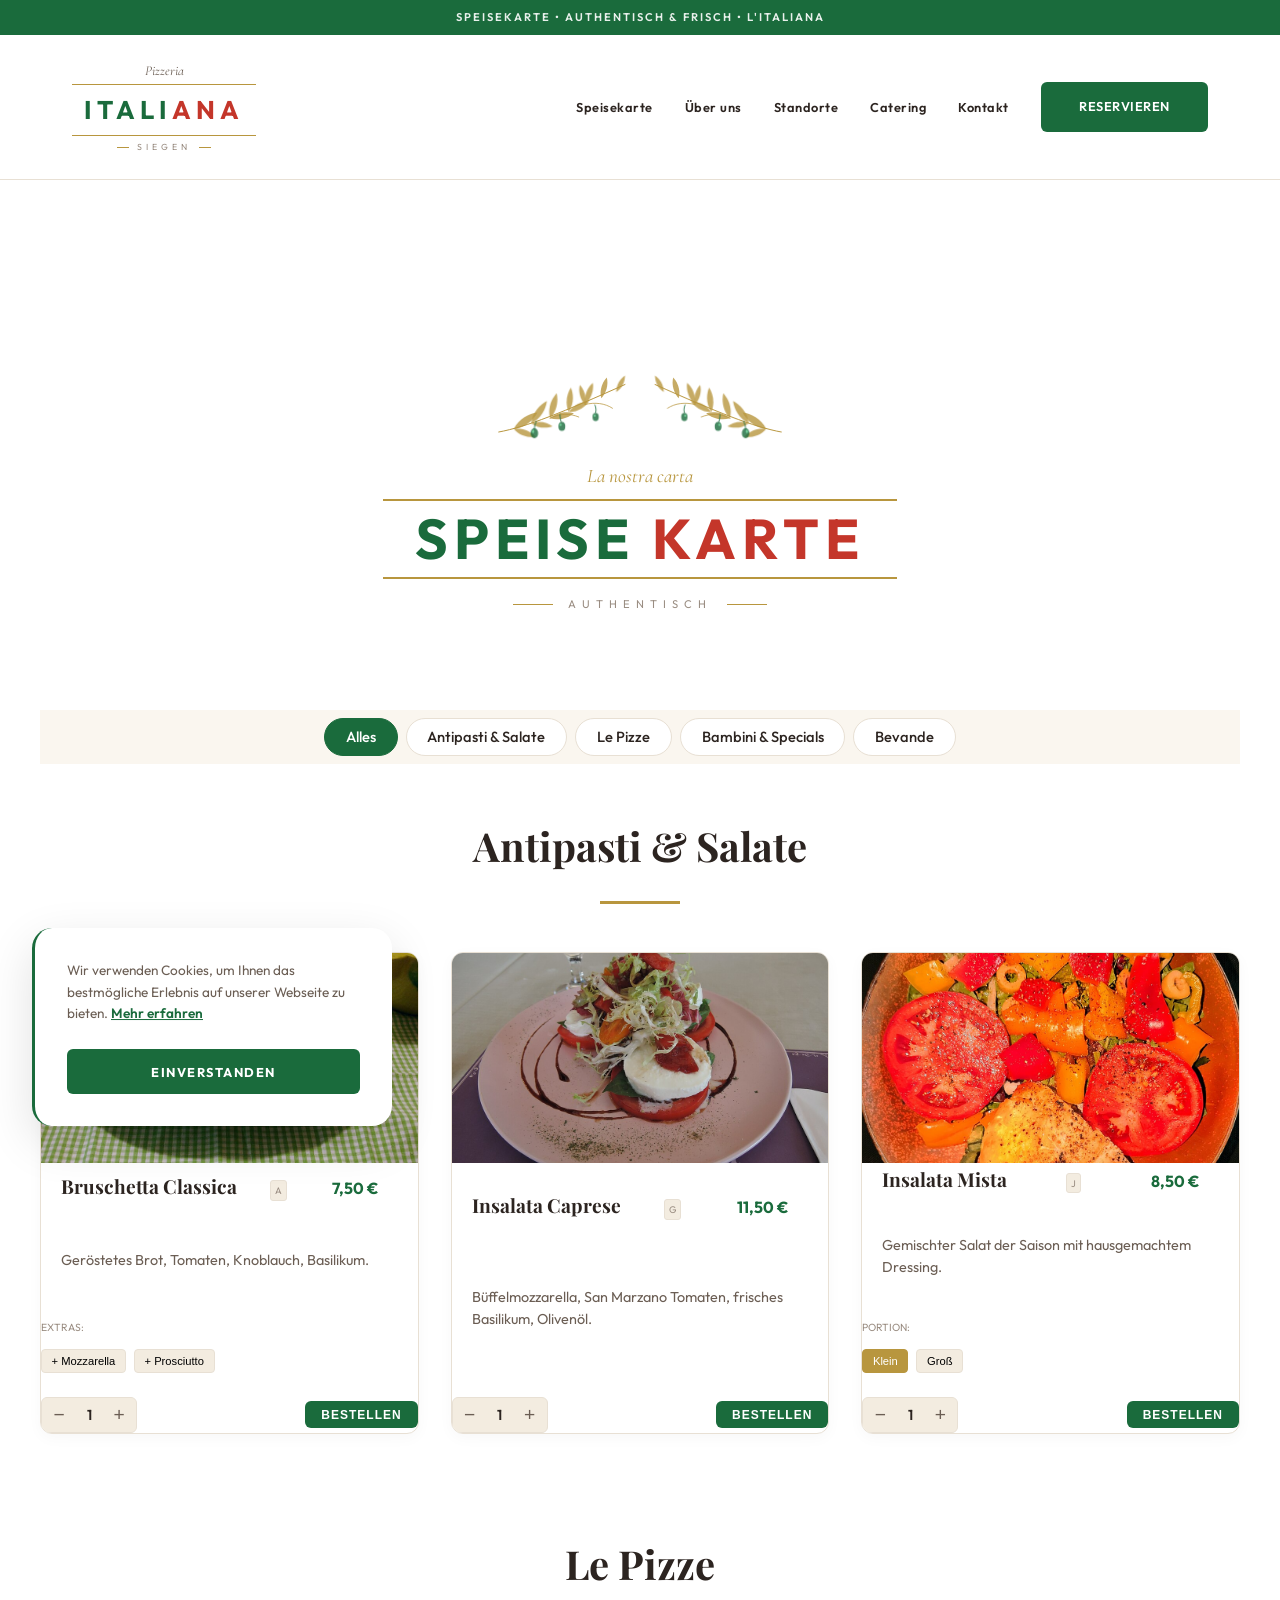
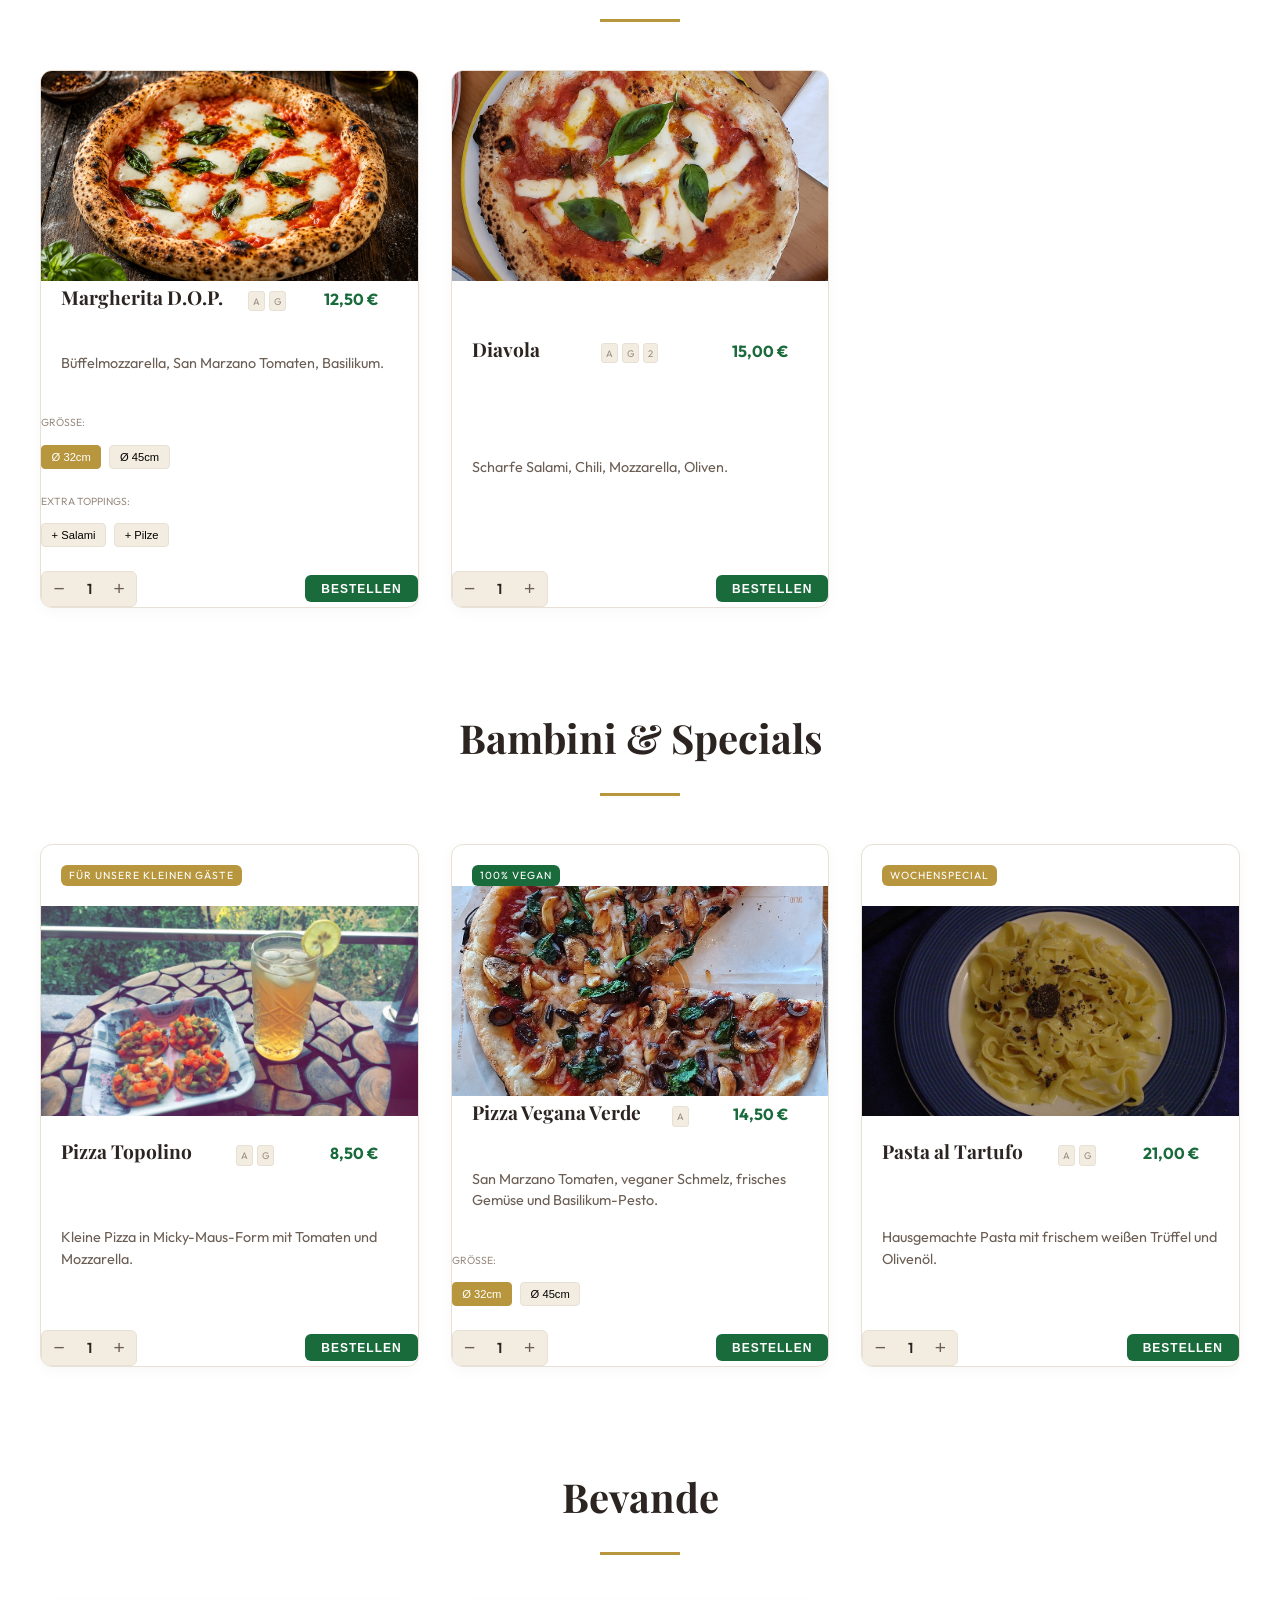
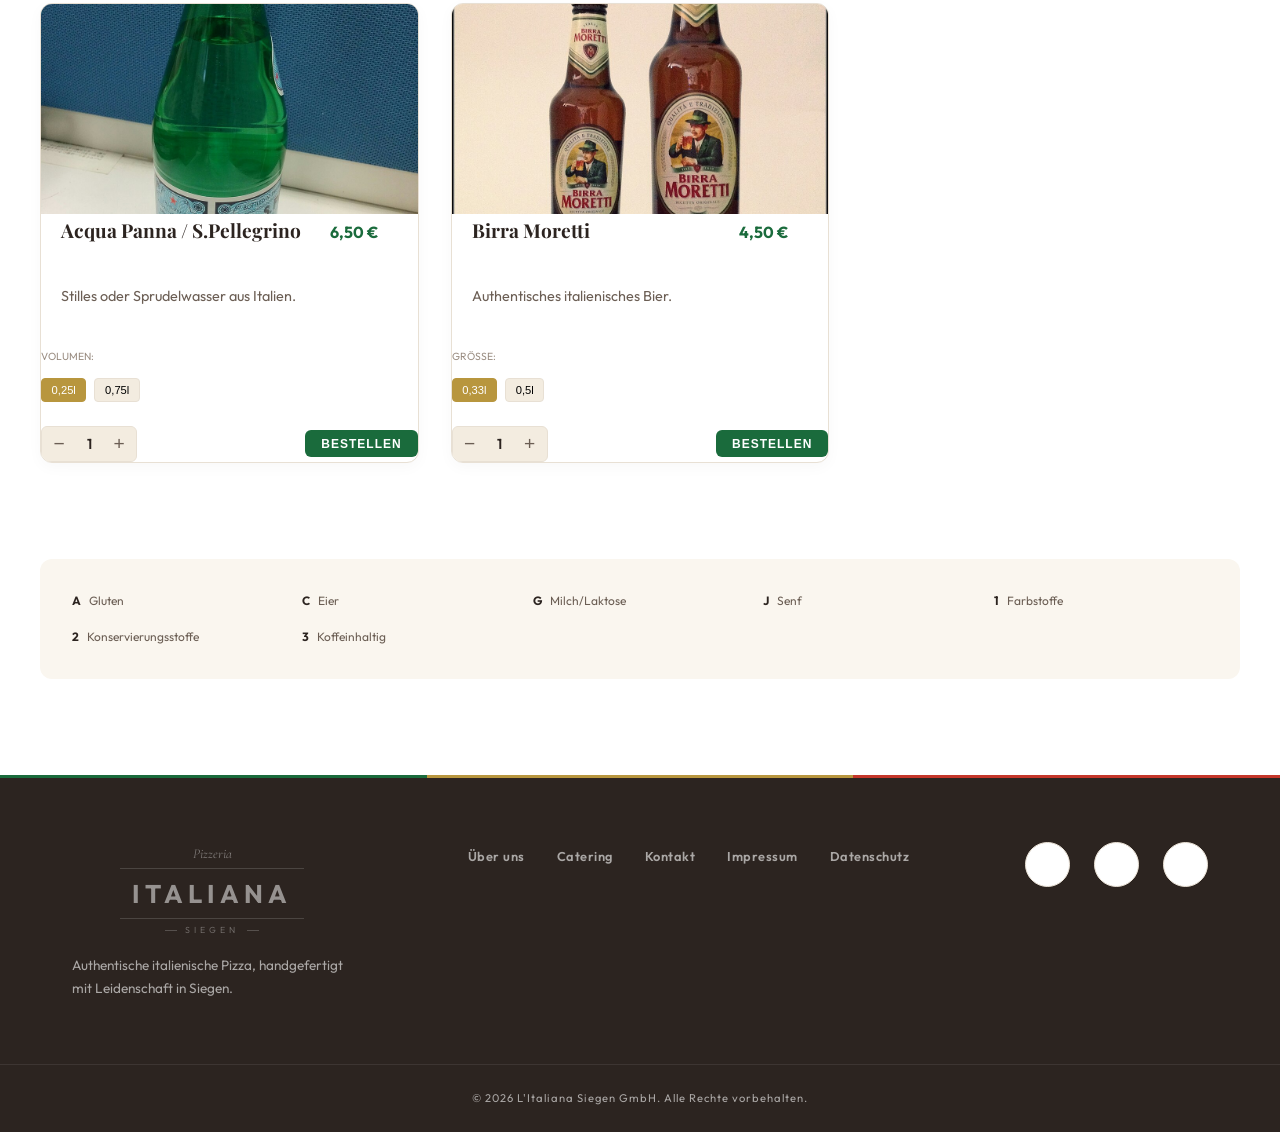
==== commit bf10046d: "feat: add photos to all menu page dishes (10 dishes, Wikimedia Commons)" ====
--- a/menu.html
+++ b/menu.html
@@ -116,8 +116,8 @@
                 <section class="menu-category-section reveal reveal-up" data-category="antipasti">
                     <h3>Antipasti & Salate</h3>
                     <div class="dishes-grid">
-                        <div class="dish">
-                            <div class="dish-header">
+                        <div class="dish dish-photo">
+                            <img class="dish-img" src="assets/bruschetta.jpg" alt="Bruschetta Classica" loading="lazy"><div class="dish-header">
                                 <span class="dish-title">Bruschetta Classica</span>
                                 <div class="allergens"><span class="allergen-tag" title="Gluten">A</span></div>
                                 <span class="dish-price">7,50 €</span>
@@ -139,8 +139,8 @@
                                 </div>
                             </div>
                         </div>
-                        <div class="dish">
-                            <div class="dish-header">
+                        <div class="dish dish-photo">
+                            <img class="dish-img" src="assets/caprese.jpg" alt="Insalata Caprese" loading="lazy"><div class="dish-header">
                                 <span class="dish-title">Insalata Caprese</span>
                                 <div class="allergens"><span class="allergen-tag" title="Milch/Laktose">G</span></div>
                                 <span class="dish-price">11,50 €</span>
@@ -157,8 +157,8 @@
                                 </div>
                             </div>
                         </div>
-                        <div class="dish">
-                            <div class="dish-header">
+                        <div class="dish dish-photo">
+                            <img class="dish-img" src="assets/insalata.jpg" alt="Insalata Mista" loading="lazy"><div class="dish-header">
                                 <span class="dish-title">Insalata Mista</span>
                                 <div class="allergens"><span class="allergen-tag" title="Senf">J</span></div>
                                 <span class="dish-price">8,50 €</span>
@@ -187,8 +187,8 @@
                 <section class="menu-category-section reveal reveal-up" data-category="pizza">
                     <h3>Le Pizze</h3>
                     <div class="dishes-grid">
-                        <div class="dish">
-                            <div class="dish-header">
+                        <div class="dish dish-photo">
+                            <img class="dish-img" src="assets/margherita.jpg" alt="Pizza Margherita D.O.P." loading="lazy"><div class="dish-header">
                                 <span class="dish-title">Margherita D.O.P.</span>
                                 <div class="allergens"><span class="allergen-tag" title="Gluten">A</span><span class="allergen-tag" title="Milch/Laktose">G</span></div>
                                 <span class="dish-price">12,50 €</span>
@@ -215,8 +215,8 @@
                                 </div>
                             </div>
                         </div>
-                        <div class="dish">
-                            <div class="dish-header">
+                        <div class="dish dish-photo">
+                            <img class="dish-img" src="assets/diavola.jpg" alt="Pizza Diavola" loading="lazy"><div class="dish-header">
                                 <span class="dish-title">Diavola</span>
                                 <div class="allergens"><span class="allergen-tag" title="Gluten">A</span><span class="allergen-tag" title="Milch/Laktose">G</span><span class="allergen-tag" title="Konservierungsstoffe">2</span></div>
                                 <span class="dish-price">15,00 €</span>
@@ -240,9 +240,9 @@
                 <section class="menu-category-section reveal reveal-up" data-category="bambini">
                     <h3>Bambini & Specials</h3>
                     <div class="dishes-grid">
-                        <div class="dish">
+                        <div class="dish dish-photo">
                             <span class="dish-label">Für unsere kleinen Gäste</span>
-                            <div class="dish-header">
+                            <img class="dish-img" src="assets/topolino.jpg" alt="Pizza Topolino" loading="lazy"><div class="dish-header">
                                 <span class="dish-title">Pizza Topolino</span>
                                 <div class="allergens"><span class="allergen-tag" title="Gluten">A</span><span class="allergen-tag" title="Milch/Laktose">G</span></div>
                                 <span class="dish-price">8,50 €</span>
@@ -259,9 +259,9 @@
                                 </div>
                             </div>
                         </div>
-                        <div class="dish">
+                        <div class="dish dish-photo">
                             <span class="dish-label vegan">100% Vegan</span>
-                            <div class="dish-header">
+                            <img class="dish-img" src="assets/vegana.jpg" alt="Pizza Vegana Verde" loading="lazy"><div class="dish-header">
                                 <span class="dish-title">Pizza Vegana Verde</span>
                                 <div class="allergens"><span class="allergen-tag" title="Gluten">A</span></div>
                                 <span class="dish-price">14,50 €</span>
@@ -283,9 +283,9 @@
                                 </div>
                             </div>
                         </div>
-                        <div class="dish">
+                        <div class="dish dish-photo">
                             <span class="dish-label">Wochenspecial</span>
-                            <div class="dish-header">
+                            <img class="dish-img" src="assets/tartufo.jpg" alt="Pasta al Tartufo" loading="lazy"><div class="dish-header">
                                 <span class="dish-title">Pasta al Tartufo</span>
                                 <div class="allergens"><span class="allergen-tag" title="Gluten">A</span><span class="allergen-tag" title="Milch/Laktose">G</span></div>
                                 <span class="dish-price">21,00 €</span>
@@ -309,8 +309,8 @@
                 <section class="menu-category-section reveal reveal-up" data-category="bevande">
                     <h3>Bevande</h3>
                     <div class="dishes-grid">
-                        <div class="dish">
-                            <div class="dish-header"><span class="dish-title">Acqua Panna / S.Pellegrino</span><span class="dish-price">6,50 €</span></div>
+                        <div class="dish dish-photo">
+                            <img class="dish-img" src="assets/acqua.jpg" alt="Mineralwasser" loading="lazy"><div class="dish-header"><span class="dish-title">Acqua Panna / S.Pellegrino</span><span class="dish-price">6,50 €</span></div>
                             <p class="dish-desc">Stilles oder Sprudelwasser aus Italien.</p>
                             <div class="dish-footer" style="flex-direction: column; align-items: stretch;">
                                 <div class="dish-variants">
@@ -328,8 +328,8 @@
                                 </div>
                             </div>
                         </div>
-                        <div class="dish">
-                            <div class="dish-header"><span class="dish-title">Birra Moretti</span><span class="dish-price">4,50 €</span></div>
+                        <div class="dish dish-photo">
+                            <img class="dish-img" src="assets/birra.jpg" alt="Birra Moretti" loading="lazy"><div class="dish-header"><span class="dish-title">Birra Moretti</span><span class="dish-price">4,50 €</span></div>
                             <p class="dish-desc">Authentisches italienisches Bier.</p>
                             <div class="dish-footer" style="flex-direction: column; align-items: stretch;">
                                 <div class="dish-variants">
--- a/style.css
+++ b/style.css
@@ -2097,6 +2097,47 @@
 }
 
 /* ============================================================= */
+/* DISH CARDS WITH PHOTOS (homepage menu highlights)             */
+/* ============================================================= */
+.menu-highlights { gap: 2.5rem; }
+.menu-highlights .menu-col {
+    display: flex;
+    flex-direction: column;
+    gap: 1.5rem;
+}
+.menu-highlights .dish { height: auto; min-height: 0; }
+.dish-photo {
+    display: flex;
+    flex-direction: column;
+    overflow: hidden;
+    padding: 0;
+}
+.dish-photo .dish-img {
+    width: 100%;
+    height: 210px;
+    object-fit: cover;
+    display: block;
+    transition: transform 0.6s var(--ease);
+}
+.dish-photo:hover .dish-img { transform: scale(1.05); }
+.dish-photo .dish-header,
+.dish-photo .dish-desc,
+.dish-photo .dish-price { margin-left: 1.25rem; margin-right: 1.25rem; }
+.dish-photo .dish-desc { margin-top: 0.75rem; }
+.dish-photo .dish-price { margin-bottom: 1.25rem; }
+.dish-photo .dish-label {
+    margin: auto 1.25rem 1.25rem;
+    border-radius: var(--radius-sm);
+    text-align: center;
+}
+/* menu page: label sits ABOVE the photo */
+.menu-category-section .dish-photo .dish-label {
+    margin: 1.25rem 1.25rem 0;
+    align-self: flex-start;
+    text-align: left;
+}
+
+/* ============================================================= */
 /* RESPONSIVE FOR APPENDED PAGES (must stay after base defs)     */
 /* ============================================================= */
 @media (max-width: 992px) {
